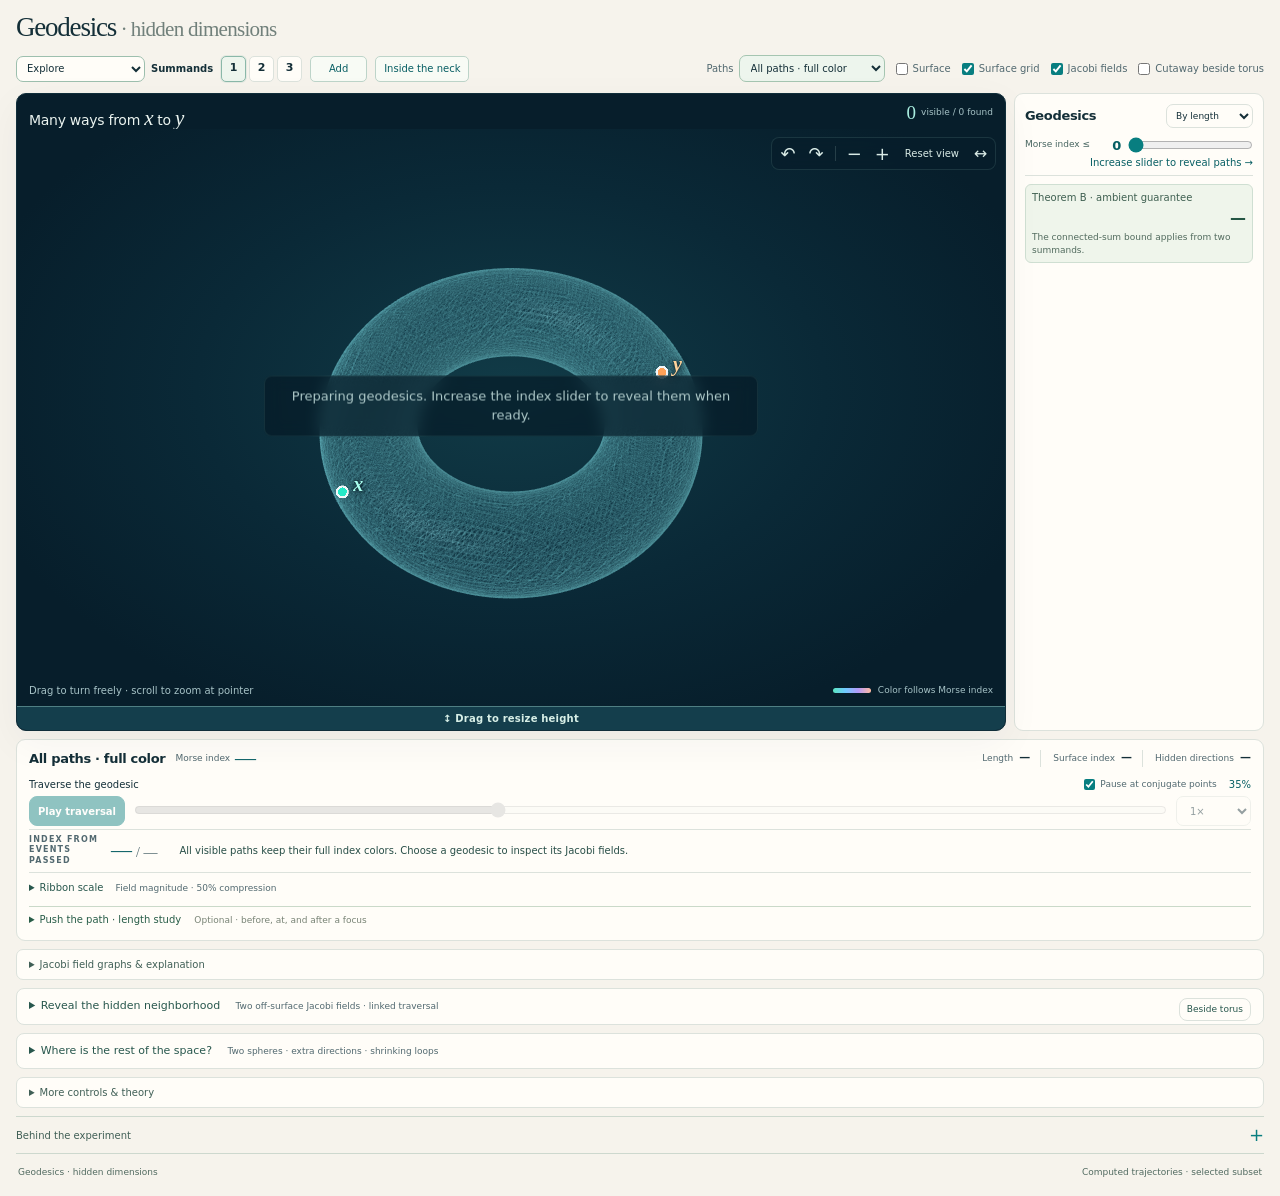
==== morse-geodesics-lab/index.html @ 580ee322 "Publish Morse geodesics lab" ====
<!doctype html>
<html lang="en">
<head>
  <meta charset="utf-8">
  <meta name="viewport" content="width=device-width, initial-scale=1">
  <meta name="theme-color" content="#f6f3ec">
  <meta name="description" content="Compute and explore fixed-endpoint geodesics on surfaces inside simply connected four-manifolds, with a Morse-index cutoff.">
  <title>Geodesics · hidden dimensions</title>
  <link rel="stylesheet" href="./styles.css?v=index-reveal-hint-1">
  <link rel="stylesheet" href="./downhill-controls.css?v=stable-field-scale-1">
  <link rel="stylesheet" href="./surface-mode-comparison.css?v=hessian-modes-2">
  <link rel="stylesheet" href="./energy-landscape.css?v=radius-axis-1">
  <link rel="stylesheet" href="./view-resize.css?v=push-framing-1">
  <link rel="stylesheet" href="./neck-explanation.css?v=neck-linked-views-2">
  <script defer src="./compact-collar.js?v=surface-traversal-1"></script>
  <script defer src="./surface.js?v=surface-traversal-1"></script>
  <script defer src="./solver.js?v=compact-collar-3"></script>
  <script defer src="./jacobi-sampling.js"></script>
  <script defer src="./jacobi.js"></script>
  <script defer src="./jacobi-ribbon.js?v=ribbon-scale-1"></script>
  <script defer src="./jacobi-ribbon-mesh.js?v=ribbon-scale-1"></script>
  <script defer src="./jacobi-explanation.js?v=ribbon-cutaway-layout-1"></script>
  <script defer src="./theorem.js"></script>
  <script defer src="./view-modes.js"></script>
  <script defer src="./camera.js?v=mouse-zoom-recovery-1"></script>
  <script defer src="./ambient-explorer.js?v=stability-pass-1"></script>
  <script defer src="./hidden-cutaway.js?v=live-hidden-1"></script>
  <script defer src="./traversal-hold.js?v=traversal-focus-fix-1"></script>
  <script defer src="./surgery.js?v=compact-collar-3"></script>
  <script defer src="./surgery-preparation.js?v=compact-collar-3"></script>
  <script defer src="./surgery-motion.js?v=compact-collar-3"></script>
  <script defer src="./neck-explanation-math.js?v=compact-collar-3"></script>
  <script defer src="./neck-explanation.js?v=compact-collar-3"></script>
  <script defer src="./starter-data.js?v=compact-collar-3"></script>
  <script defer src="./catalogue-loader.js?v=compact-collar-3"></script>
  <script defer src="./search-store.js?v=automatic-search-1"></script>
  <script defer src="./search-manager.js?v=compact-collar-3"></script>
  <script defer src="./solver-worker-source.js?v=surface-traversal-1"></script>
  <script defer src="./search-worker-factory.js?v=compact-collar-3"></script>
  <script defer src="./surgery-worker-source.js?v=surface-traversal-1"></script>
  <script defer src="./presentation-data.js?v=compact-collar-3"></script>
  <script defer src="./presentation.js?v=presentation-1"></script>
  <script defer src="./showcase-data.js?v=compact-collar-3"></script>
  <script defer src="./showcase.js?v=jacobi-examples-1"></script>
  <script defer src="./downhill.js?v=surface-deep-1"></script>
  <script defer src="./downhill-preparation.js?v=surface-deep-1"></script>
  <script defer src="./deformation-sampling.js?v=smooth-deformations-1"></script>
  <script defer src="./deformation-tube.js?v=smooth-deformations-1"></script>
  <script defer src="./variation-field.js?v=prominent-push-field-2"></script>
  <script defer src="./hidden-push-display.js?v=live-hidden-1"></script>
  <script defer src="./surface-push-display.js?v=live-hidden-1"></script>
  <script defer src="./energy-landscape.js?v=hidden-push-directions-2"></script>
  <script defer src="./surface-mode-comparison.js?v=maximum-push-1"></script>
  <script defer src="./downhill-controls.js?v=maximum-push-1"></script>
  <script defer src="./view-resize.js?v=stability-review-1"></script>
  <script defer src="./neck-view-resize.js?v=neck-resize-5"></script>
  <script defer src="./jacobi-graph-scale.js?v=graph-zoom-1"></script>
  <script defer src="./surface-traversal.js?v=live-hidden-1"></script>
  <script defer src="./app.js?v=surface-deep-1"></script>
</head>
<body>
  <a class="skip-link" href="#experiment-controls">Skip to experiment controls</a>
  <main class="page-shell">
    <header class="page-header">
      <div>
        <p class="eyebrow"><span aria-hidden="true"></span> Theorem B / A geodesic experiment</p>
        <h1>Geodesics <span>· hidden dimensions</span></h1>
        <p class="intro">Computed fixed-endpoint curves on a totally geodesic surface.</p>
      </div>
      <div class="header-note"><span class="status-dot" aria-hidden="true"></span> Real trajectories<br><span>inside a four-manifold</span></div>
    </header>

    <div id="experiment-controls" class="experiment-bar" aria-label="Experiment controls">
      <div class="topology-strip"><label for="experience-mode" class="sr-only">Experience mode</label><select id="experience-mode"><option value="explore">Explore</option><option value="presentation">Presentation</option><option value="showcase">Jacobi examples</option></select><h2 id="surface-heading">Summands</h2>
          <div class="surface-choices" role="group" aria-label="Number of four-dimensional summands">
            <button type="button" id="surface-torus" aria-pressed="true" aria-label="One summand" title="One S² × S² summand">1</button>
            <button type="button" id="surface-double" aria-pressed="false" aria-label="Two summands" title="Two S² × S² summands">2</button>
            <button type="button" id="surface-triple" aria-pressed="false" aria-label="Three summands" title="Three S² × S² summands">3</button>
          </div>
          <button type="button" id="add-handle" class="add-button" aria-label="Add a summand" title="Add a summand">Add</button>
          <button type="button" id="neck-explanation-toggle" class="add-button neck-toggle" aria-expanded="false" aria-controls="neck-explanation">Inside the neck</button>
      </div>
        <div class="display-options">
          <div class="scene-options" role="group" aria-label="Scene layers">
            <label class="path-view-control" for="path-view"><span>Paths</span> <select id="path-view" aria-label="Geodesic view"><option value="all">All paths · full color</option><option value="focus">Highlight selected</option><option value="solo">Selected only</option></select></label>
            <label><input type="checkbox" id="show-surface"> Surface</label>
            <label><input type="checkbox" id="show-wire" checked> Surface grid</label>
            <label><input type="checkbox" id="show-focusing" aria-label="Jacobi ribbon and conjugate markers" checked> Jacobi fields</label>
            <label><input type="checkbox" id="dock-cutaway" aria-controls="hidden-neighborhood-details"> Cutaway beside torus</label>
          </div>

        </div>

    </div>

    <section id="presentation-bar" class="presentation-bar" aria-label="Growth presentation" hidden>
      <div class="presentation-stages" aria-label="Computed examples in each stage"><span data-presentation-stage="1">1 summand · <b id="presentation-total-1">—</b></span><span aria-hidden="true">→</span><span data-presentation-stage="2">2 summands · <b id="presentation-total-2">—</b></span><span aria-hidden="true">→</span><span data-presentation-stage="3">3 summands · <b id="presentation-total-3">—</b></span></div>
      <p>Same endpoints · index ≤ <output id="presentation-cutoff">—</output><span class="presentation-sample-note"> · Selected computed examples</span></p>
      <div class="presentation-actions"><button type="button" id="reveal-play">Pause reveal</button><button type="button" id="reveal-replay">Replay stage</button><button type="button" id="reveal-all">Show all</button></div>
    </section>

    <section id="showcase-bar" class="showcase-bar" aria-label="Visually selected Jacobi examples" hidden>
      <div class="showcase-choices"><strong>Jacobi examples</strong><button type="button" id="showcase-clear-pinch">Clear first pinch</button><button type="button" id="showcase-neck-return">Return from second torus</button></div>
      <div class="showcase-stops" role="group" aria-label="Inspect the clearest conjugate points"><button type="button" id="showcase-start">Start excerpt</button><button type="button" id="showcase-hidden">Show +2 focus</button><button type="button" id="showcase-surface">Show +1 pinch</button><button type="button" id="showcase-return">Return</button></div>
      <p id="showcase-help">Watch the hidden pair vanish at +2, then the surface ribbon pinch at +1.</p>
    </section>

    <div id="workspace" class="workspace">
      <section id="observation-console" class="scene-column" aria-label="Geodesic visualization">
        <div class="scene-panel">
          <div class="scene-topline">
            <div><p id="scene-kicker" class="section-kicker">The visible surface</p><h2 id="scene-title">Many ways from <i>x</i> to <i>y</i></h2></div>
            <div id="scene-count" class="scene-count"><output id="visible-count">0</output><span>visible / <output id="total-count">0</output> found</span></div>
          </div>
          <div id="scene-stage" class="scene-stage">
            <canvas id="scene" width="1120" height="760" tabindex="0" role="img" aria-label="Three-dimensional surface with computed geodesic arcs between the marked endpoints" aria-describedby="scene-caption camera-help">Canvas support is needed to view the geodesics.</canvas>
            <span id="endpoint-x" class="endpoint-label endpoint-x" aria-hidden="true">x</span>
            <span id="endpoint-y" class="endpoint-label endpoint-y" aria-hidden="true">y</span>
            <span id="endpoint-original-y" class="endpoint-label endpoint-ghost" aria-hidden="true" hidden>y · full path</span>
            <div id="conjugate-markers" class="conjugate-markers" aria-label="Conjugate points on the selected geodesic"></div>
            <div id="ribbon-key" class="ribbon-key" hidden><span></span><span id="ribbon-field-status">Jₛ · surface field only</span></div>
            <div id="scene-empty" class="scene-empty">Preparing the surface…</div>
            <p id="presentation-caption" class="presentation-caption" role="status" aria-live="polite" hidden></p>
            <p id="downhill-scene-note" class="downhill-scene-note" hidden></p>
            <span id="neck-main-marker" class="neck-main-marker" hidden aria-hidden="true"></span>
            <div class="scene-toolbar" role="group" aria-label="Camera controls">
              <button type="button" id="rotate-left" title="Rotate left" aria-label="Rotate left">↶</button>
              <button type="button" id="rotate-right" title="Rotate right" aria-label="Rotate right">↷</button>
              <span class="toolbar-divider" aria-hidden="true"></span>
              <button type="button" id="zoom-out" title="Zoom out" aria-label="Zoom out">−</button>
              <button type="button" id="zoom-in" title="Zoom in" aria-label="Zoom in">+</button>
              <button type="button" id="reset-camera" class="reset-camera">Reset view</button>
            </div>
          <span id="surgery-controls-home" hidden></span>
          <div id="surgery-controls" class="surgery-controls" hidden>
            <div class="surgery-readout"><label for="surgery-progress">Cut · align · glue</label><output id="surgery-percent" for="surgery-progress">0%</output></div>
            <input type="range" id="surgery-progress" min="0" max="1000" step="1" value="0" aria-label="Connected-sum animation progress" aria-describedby="surgery-stage">
            <p id="surgery-stage" class="surgery-stage">Preparing the connected sum</p>
            <div class="surgery-actions"><button type="button" id="surgery-pause" aria-pressed="true">Pause</button><button type="button" id="surgery-finish">Finish now</button><button type="button" id="surgery-cancel">Cancel</button></div>
            <p id="surgery-motion-note" class="control-note" hidden>Reduced motion is on. Scrub through the stages or choose Finish now.</p>
          </div>
            <div class="scene-bottomline"><span id="camera-help">Drag to turn freely · scroll to zoom at pointer</span><span class="index-key"><i aria-hidden="true"></i> Color follows Morse index</span></div>
          </div>

        </div>

        <aside id="neck-explanation" class="neck-companion-panel" aria-label="Inside the four-dimensional neck" hidden>
          <button type="button" id="neck-explanation-close" class="neck-close" aria-label="Close the neck explanation">×</button>
          <div id="neck-explanation-view"></div>
        </aside>
        <div id="neck-construction-controls" class="neck-construction-controls" hidden></div>

        <section class="selection-panel" aria-labelledby="selected-name">
          <div class="selected-summary">
          <div class="selection-topline"><div><p class="section-kicker">Selected trajectory</p><h2 id="selected-name">Select a geodesic</h2></div><label class="study-path-picker" for="study-curve"><span class="sr-only">Choose a geodesic for both views</span><select id="study-curve"><option value="">Choose a geodesic</option></select></label><div class="selected-index"><span id="selected-index-label">Morse index</span><output id="selected-index">—</output></div></div>
          <div class="trajectory-facts">
            <div><span id="selected-length-label">Length</span><output id="selected-length">—</output></div>
            <div><span>Surface index</span><output id="selected-intrinsic">—</output></div>
            <div><span>Hidden directions</span><output id="selected-normal">—</output></div>
          </div>
          </div>
          <div class="travel-label-row"><label for="travel">Traverse the geodesic</label><div class="travel-settings"><label class="pause-at-field"><input type="checkbox" id="pause-at-conjugate" checked> Pause at conjugate points</label><output id="travel-output" for="travel">35%</output></div></div>
          <div class="playback-row"><button type="button" id="play" class="play-button">Play</button><div class="travel-track"><input type="range" id="travel" min="0" max="1" step="0.00001" value="0.35" aria-label="Position along the selected geodesic" aria-describedby="focus-status"><div id="conjugate-timeline" class="conjugate-timeline" aria-label="Inspect a conjugate point"></div></div><label class="speed-label" for="speed"><span class="sr-only">Playback speed</span><select id="speed"><option value="0.5">½×</option><option value="1" selected>1×</option><option value="2">2×</option></select></label></div>

          <div class="focus-summary">
          <div class="focus-readout"><div><span class="section-kicker">Index from events passed</span><div class="focus-total"><output id="focus-count">—</output><span>/ <output id="focus-index">—</output></span></div></div><div id="focus-tokens" class="focus-tokens" aria-label="Contributions to the Morse index"></div></div>
          <p id="focus-status" class="focus-status" role="status" aria-live="polite">Select a path to watch its nearby launch directions refocus.</p>
          </div>
          <details id="ribbon-settings" class="ribbon-settings">
            <summary>Ribbon scale <span id="ribbon-scale-summary">Field magnitude · 50% compression</span></summary>
            <div class="ribbon-controls">
              <label class="ribbon-mode-control" for="ribbon-mode">Width follows
                <select id="ribbon-mode"><option value="amplitude">Field magnitude</option><option value="focus">Focusing aid</option></select>
              </label>
              <div class="ribbon-slider-control">
                <div><label for="ribbon-width">Ribbon size</label><output id="ribbon-width-value" for="ribbon-width">0.16</output></div>
                <input id="ribbon-width" type="range" min="4" max="30" value="16" step="1" aria-label="Maximum ribbon half-width" aria-describedby="ribbon-scaling-description">
              </div>
              <div class="ribbon-slider-control">
                <div><label for="ribbon-compression">Compression</label><output id="ribbon-compression-value" for="ribbon-compression">50%</output></div>
                <input id="ribbon-compression" type="range" min="0" max="80" value="50" step="1" aria-describedby="ribbon-scaling-description">
                <div class="ribbon-range-labels" aria-hidden="true"><span>Proportional</span><span>Boost small widths</span></div>
              </div>
              <div class="ribbon-scale-actions"><button id="ribbon-proportional" type="button">Proportional</button><button id="ribbon-reset" type="button">Reset</button></div>
            </div>
            <p id="ribbon-scaling-description">Field magnitude uses one fixed scale along the whole path. At 0% compression, width is proportional to |Jₛ|; increasing compression reveals smaller separations.</p>
            <p id="ribbon-scaling-formula" class="ribbon-scaling-formula">Select a path to inspect its width scale.</p>
          </details>
          <div id="downhill-controls"></div>
        </section>

        <aside class="study-column" aria-label="Geodesic picker">
        <section class="control-panel catalog-panel" aria-labelledby="catalog-heading">
          <div class="catalog-heading-row"><h2 id="catalog-heading">Geodesics</h2><label for="sort-curves"><span class="sr-only">Sort geodesics</span><select id="sort-curves"><option value="length">By length</option><option value="index">By index</option></select></label></div>
          <div class="index-panel"><h3 id="index-heading" class="sr-only">Maximum Morse index</h3>
          <div class="index-readout"><label id="index-cutoff-label" for="index-cutoff">Morse index ≤</label><output id="index-value" for="index-cutoff">0</output></div>
          <input type="range" id="index-cutoff" min="0" max="18" step="1" value="0" aria-describedby="index-reveal-hint index-help">
          <p id="index-reveal-hint" class="index-reveal-hint" data-visible="true">Increase slider to reveal paths →</p>
          <div class="range-endpoints" aria-hidden="true"><span>0</span><span id="index-max">18</span></div>
          </div>
          <div class="picker-guarantee" aria-live="polite"><div><span id="picker-bound-label">Theorem B · guaranteed through this index</span><strong id="picker-bound">—</strong></div><p id="picker-bound-scope">Guaranteed at this index alone.</p></div>
          <div id="curve-list" class="curve-list" role="group" aria-label="Choose a computed geodesic"><p class="catalog-empty">Found curves will appear here.</p></div>
        </section>
        </aside>

        <details class="jacobi-graphs">
          <summary>Jacobi field graphs &amp; explanation</summary>
          <div class="jacobi-graph-scales" aria-label="Vertical graph zoom">
            <div class="jacobi-graph-scale surface-graph-scale"><div><label for="graph-zoom-surface">Surface · Jₛ</label><output id="graph-zoom-surface-value" for="graph-zoom-surface">1×</output></div><input type="range" id="graph-zoom-surface" min="-1" max="6" step="0.05" value="0" aria-label="Surface Jacobi graph vertical zoom" aria-describedby="graph-zoom-help"><span id="graph-range-surface">Select a path to see its scale.</span></div>
            <div class="jacobi-graph-scale hidden-one-graph-scale"><div><label for="graph-zoom-hidden-one">Hidden 1 · J₁</label><output id="graph-zoom-hidden-one-value" for="graph-zoom-hidden-one">1×</output></div><input type="range" id="graph-zoom-hidden-one" min="-1" max="6" step="0.05" value="0" aria-label="Hidden one Jacobi graph vertical zoom" aria-describedby="graph-zoom-help"><span id="graph-range-hidden-one">Select a path to see its scale.</span></div>
            <div class="jacobi-graph-scale hidden-two-graph-scale"><div><label for="graph-zoom-hidden-two">Hidden 2 · J₂</label><output id="graph-zoom-hidden-two-value" for="graph-zoom-hidden-two">1×</output></div><input type="range" id="graph-zoom-hidden-two" min="-1" max="6" step="0.05" value="0" aria-label="Hidden two Jacobi graph vertical zoom" aria-describedby="graph-zoom-help"><span id="graph-range-hidden-two">Select a path to see its scale.</span></div>
            <button id="graph-zoom-fit" type="button">Fit all fields</button>
          </div>
          <p id="graph-zoom-help" class="graph-zoom-help">Each slider magnifies one graph vertically on a linear scale. Dashed guides mark the listed ± references. Zoom in to reveal smaller features; larger peaks are clipped within that field’s row. Zero locations and the traversal position stay fixed.</p>
          <canvas id="jacobi" width="540" height="240" role="img" aria-label="Three separate Jacobi fields along the selected geodesic" aria-describedby="jacobi-caption">The selected curve's index is listed above.</canvas>
          <div class="mode-legend"><span class="surface-mode">Surface · +1</span><span class="hidden-mode">Hidden pair · +2</span></div>
          <p id="jacobi-caption">The cursor follows the travel control. A field reaching zero marks refocusing in that direction.</p>
          <div id="field-event-explanation" class="field-event-explanation"><h3 id="field-event-title">Spread out, then refocus</h3><p id="field-event-remaining">Use the travel slider to watch nearby paths separate and come back into focus.</p></div>
          <p id="field-event-why"></p>
          <p>The surface ribbon shows Jₛ. Open the hidden-neighborhood cutaway beside the surface to see J₁ and J₂ spreading out and returning to the centerline at a +2 event.</p>
          <p id="scene-caption" class="scene-caption">The visible surface sits totally geodesically inside a simply connected four-manifold with the chosen metric.</p>
          <p class="ribbon-display-note">Ribbon scale controls its size and compression. Field magnitude preserves relative growth along the whole path; 0% compression makes width proportional to |Jₛ|. Focusing aid uses local magnification to emphasize zeros. Very small nonzero widths can become invisible at a faithful scale. Graph zoom is controlled above.</p>
          <p id="focus-explanation" class="focus-explanation">Each independent Jacobi field that becomes zero again contributes one after you pass that conjugate point. A field can return to zero at several points; each event contributes separately. Select a + badge to see which entire fields vanish.</p>
        </details>
      </section>


    </div>

    <div id="cutaway-home">
    <details id="hidden-neighborhood-details" class="hidden-neighborhood-details">
      <summary>Reveal the hidden neighborhood <span>Two off-surface Jacobi fields · linked traversal</span><button id="cutaway-layout-toggle" type="button" aria-controls="observation-console">Beside torus</button></summary>
      <div id="hidden-cutaway"></div>
    </details>
    </div>

    <details id="ambient-details" class="ambient-details">
      <summary>Where is the rest of the space? <span>Two spheres · extra directions · shrinking loops</span></summary>
      <div id="ambient-explorer"></div>
    </details>

    <details class="advanced-controls">
      <summary>More controls &amp; theory</summary>
      <div class="controls-column">
        <section class="control-panel endpoint-panel"><h2>Endpoints</h2>
          <label class="field-label" for="endpoint-preset">Endpoints</label>
          <select id="endpoint-preset" class="full-select"><option value="default">Across the surface</option><option value="alternate">Offset endpoints</option><option value="presentation" hidden>Fixed in the original torus</option></select>
          <div class="surface-opacity-row">
            <label for="surface-opacity">Surface opacity</label>
            <input type="range" id="surface-opacity" min="10" max="100" step="5" value="55" aria-describedby="surface-opacity-help">
            <output id="surface-opacity-value" for="surface-opacity">55%</output>
            <span id="surface-opacity-help" class="sr-only">Lower opacity reveals geodesics behind the surface. At 100 percent the surface is opaque.</span>
          </div>
        </section>
        <section class="control-panel search-panel" aria-labelledby="search-heading">
          <div class="panel-heading-row"><h2 id="search-heading">Find more paths</h2><span class="panel-number" aria-hidden="true">03</span></div>
          <div class="search-actions"><button type="button" id="search-more" class="primary-button">Search for more geodesics</button><button type="button" id="cancel-search" class="secondary-button" disabled>Stop</button></div>
          <progress id="search-progress" max="100" value="0" aria-label="Geodesic search progress"></progress>
          <p id="search-status" class="search-status" role="status" aria-live="polite">Preparing the initial search.</p>
          <div class="search-quality-row"><label for="search-quality">Further search depth</label><select id="search-quality"><option value="extended">Extended</option><option value="standard">Standard</option></select></div>
          <p class="control-note search-limit">The search is numerical and does not find every geodesic.</p>
        </section>
        <section class="control-panel theory-panel"><h2>Index &amp; Theorem B</h2>
          <p id="index-help" class="control-note">Zero keeps the surface clear. Raise the slider to reveal found paths with Morse index at most its value, including index-zero paths. Index counts independent downhill modes: deformations that shorten the path with endpoints fixed. Select a path to inspect its focusing events.</p>
          <div class="theory-card"><p id="theory-bound-label" class="theory-label">Theorem B · guaranteed at this index</p><output id="theory-bound">—</output><p id="theory-note">The theorem concerns all geodesics. This experiment computes a selected collection.</p></div>
        </section>
      </div>
    </details>

    <details id="solver-details" class="technical-details">
      <summary><span>Behind the experiment</span><span class="details-plus" aria-hidden="true">+</span></summary>
      <div class="details-grid">
        <div><h3>Actual geodesics, in a chosen metric</h3><p>With k = 1, 2, or 3 summands, the visible surface has genus k and sits inside #ᵏ(S² × S²). Each torus has major radius 1.35 and tube radius 0.45; the joining collars are 2.10 wide and 0.90 high, staying within the original torus height. Smooth local collars preserve the round torus geometry away from the joins. We choose an ambient metric that makes this surface totally geodesic. Its induced metric from three-dimensional space determines the displayed trajectories.</p></div>
        <div><h3>The hidden directions contribute</h3><p>In a small normal tube we choose g = dy₁² + dy₂² + cos²(√c |y|) h, with c = 0.36 and h the surface metric. The ambient index is the surface index plus 2⌊L√c / π⌋, away from conjugate endpoint lengths. The normal bundle is trivial for these nullhomologous surfaces.</p></div>
        <div><h3>What the numerical checks establish</h3><p>The joined surfaces start with a catalogue computed for this geometry. Selecting a curve rechecks its path, Jacobi field and derivative, and conjugate times on progressively finer grids. Display samples retain extra detail where curvature changes quickly. New search results use these convergence checks too. Curves near conjugate endpoint cases are excluded from the index-filtered display. The numerical catalogue is a selected collection, not an exhaustive count.</p><p class="residual-line">Selected endpoint residual: <output id="selected-residual">—</output></p><p id="solver-diagnostics" class="residual-line"></p></div>
        <div><h3>How to read the theorem</h3><p>For S² × S² summands, Theorem B has d = 2 and r = 2. For N ≥ 1, its bound is dim H<sub>N</sub>(ΩX; ℚ) ≥ 2<sup>N+1</sup> with two summands, and ≥ 6 · 4<sup>N−1</sup> with three. Morse inequalities force at least that many index-N critical geodesics under the usual nondegeneracy assumptions. The computed subset need not contain every geodesic required by the theorem, and its count is not an exact Betti number.</p></div>
      </div>
    </details>
    <footer class="page-footer"><span>Geodesics · hidden dimensions</span><span>Computed trajectories · selected subset</span></footer>
    <div id="live-status" class="sr-only" aria-live="polite" aria-atomic="true"></div>
    <noscript><p class="noscript-note">Enable JavaScript to run the geodesic experiment. The explanation above remains available.</p></noscript>
  </main>
</body>
</html>
---- morse-geodesics-lab/styles.css ----
:root{color-scheme:light;--paper:#f6f3ec;--card:#fffdf8;--ink:#142f38;--muted:#66797d;--line:#dce2dc;--teal:#087e80;--teal-dark:#075e63;--teal-light:#e8f3ed;--navy:#071e2b;--serif:Georgia,"Times New Roman",serif;--sans:Inter,ui-sans-serif,system-ui,-apple-system,BlinkMacSystemFont,"Segoe UI",sans-serif}
*{box-sizing:border-box}html{scroll-behavior:smooth}body{margin:0;background:var(--paper);color:var(--ink);font:14px/1.5 var(--sans);-webkit-font-smoothing:antialiased}button,input,select{font:inherit}button,select,input[type=checkbox],input[type=range]{cursor:pointer}button{color:inherit}button:disabled,select:disabled,input:disabled{cursor:default;opacity:.45}button{border:1px solid var(--line);background:var(--card);border-radius:8px;transition:background .15s,border-color .15s,transform .15s}button:hover:not(:disabled){background:#edf3ed;border-color:#a7c4ba}button:active:not(:disabled){transform:translateY(1px)}button:focus-visible,select:focus-visible,input:focus-visible,canvas:focus-visible,summary:focus-visible,a:focus-visible{outline:3px solid #17a5a4;outline-offset:4px}select{max-width:100%;border:1px solid var(--line);border-radius:7px;background:var(--card);color:var(--ink);padding:7px 25px 7px 9px;font-size:12px}input[type=range]{display:block;width:100%;height:20px;margin:0;accent-color:var(--teal)}input[type=checkbox]{accent-color:var(--teal);width:13px;height:13px;margin:0}output{font-variant-numeric:tabular-nums}p,h1,h2,h3{margin:0}h2{font-size:15px;font-weight:650;letter-spacing:-.025em}h3{font-size:13px;font-weight:650;margin-bottom:7px}i{font-family:var(--serif)}[hidden]{display:none!important}.page-shell{max-width:1560px;padding:30px 42px 20px;margin:auto}.page-header{display:flex;justify-content:space-between;align-items:center;gap:24px;margin-bottom:24px}.eyebrow{display:flex;align-items:center;gap:9px;font-size:10px;letter-spacing:.15em;text-transform:uppercase;font-weight:650;color:var(--teal-dark);margin-bottom:10px}.eyebrow>span{height:2px;width:26px;background:var(--teal)}h1{font:normal 43px/1.12 var(--serif);letter-spacing:-.045em}h1>span{color:#71807b;font-size:.78em;letter-spacing:-.035em}.intro{color:var(--muted);font-size:13px;margin-top:10px}.header-note{font-size:11px;font-weight:600;line-height:1.6;position:relative;padding-left:17px;white-space:nowrap}.header-note>span:not(.status-dot){color:var(--muted);font-weight:400}.status-dot{position:absolute;width:6px;height:6px;left:0;top:7px;border-radius:50%;background:var(--teal);box-shadow:0 0 0 4px #087e800d}.workspace{display:grid;grid-template-columns:minmax(0,1fr) 342px;gap:20px;align-items:start}.scene-column{min-width:0;display:grid;gap:14px}.scene-panel{border:1px solid #102e3a;background:var(--navy);border-radius:15px;overflow:hidden;box-shadow:0 12px 40px #102d3b0c}.scene-topline{display:flex;align-items:center;justify-content:space-between;gap:18px;padding:20px 24px 0;color:#eaf3ef}.section-kicker{font-size:9px;font-weight:600;letter-spacing:.15em;text-transform:uppercase;color:var(--muted);margin-bottom:5px}.scene-topline .section-kicker{color:#91b7b5}.scene-topline h2{font-size:18px;font-weight:450;letter-spacing:-.02em}.scene-topline h2 i{font-size:21px}.scene-count{display:flex;align-items:baseline;gap:9px;text-align:right;flex-shrink:0}.scene-count>output{font:normal 30px/1 var(--serif);color:#a9eee0}.scene-count>span{font-size:10px;color:#92b1b4}.scene-stage{height:530px;position:relative;isolation:isolate;background:radial-gradient(ellipse at 50% 45%,#113b47 0,#0a2937 45%,#071e2b 80%)}#scene{display:block;width:100%;height:100%;touch-action:none;cursor:grab;outline-offset:-5px}#scene:active{cursor:grabbing}.endpoint-label{position:absolute;z-index:2;pointer-events:none;font:italic bold 20px var(--serif);color:#fdf8df;text-shadow:0 1px 6px #00131c,0 0 2px #00131c;transform:translate(-50%,-140%);left:50%;top:50%}.endpoint-y{color:#b9fff0}.scene-empty{position:absolute;left:50%;top:48%;transform:translate(-50%,-50%);text-align:center;max-width:75%;color:#aec9c9;font-size:13px;pointer-events:none;padding:10px 15px;background:#051a25a6;border:1px solid #6eaaa321;border-radius:8px;backdrop-filter:blur(8px)}.scene-toolbar{display:flex;align-items:center;gap:3px;position:absolute;right:17px;top:18px;background:#071e2bbf;border:1px solid #a9dbd020;border-radius:8px;padding:4px;backdrop-filter:blur(10px)}.scene-toolbar button{min-width:30px;min-height:29px;border:0;background:transparent;color:#d8eae5;border-radius:5px;font-size:18px;line-height:1}.scene-toolbar button:hover:not(:disabled){background:#94d6c525}.scene-toolbar .reset-camera{font-size:10px;padding:0 8px}.toolbar-divider{height:15px;width:1px;background:#b4d8ce2e;margin:0 4px}.scene-bottomline{position:absolute;bottom:12px;left:22px;right:22px;display:flex;justify-content:space-between;gap:12px;font-size:9px;color:#8aadb0;pointer-events:none}.index-key{display:flex;align-items:center;gap:7px}.index-key>i{height:5px;width:38px;display:block;background:linear-gradient(90deg,#5be5c0,#71c9ff,#b59af9,#ffbba0);border-radius:5px}.scene-options{display:flex;align-items:center;justify-content:center;gap:12px 24px;flex-wrap:wrap;border-top:1px solid #a9dbd017;padding:13px 18px 4px;color:#b9d2cf;font-size:10px}.scene-options label{display:flex;gap:7px;align-items:center;cursor:pointer}.scene-options input{accent-color:#6dd6bf}.scene-caption{font-size:10px;text-align:center;color:#80a8aa;padding:10px 20px 15px;line-height:1.5}.selection-panel,.control-panel{border:1px solid var(--line);border-radius:12px;background:var(--card)}.selection-panel{padding:18px 22px}.selection-topline{display:flex;align-items:center;justify-content:space-between;gap:18px}.selection-topline h2{font-size:16px}.selected-index{display:flex;align-items:center;gap:11px}.selected-index>span{font-size:10px;color:var(--muted)}.selected-index>output{font:normal 31px/1 var(--serif);min-width:28px;color:var(--teal-dark)}.trajectory-facts{display:grid;grid-template-columns:repeat(3,1fr);gap:15px;border-top:1px solid var(--line);padding-top:13px;margin-top:15px}.trajectory-facts>div{display:flex;align-items:baseline;justify-content:space-between;gap:12px;padding-right:14px;border-right:1px solid var(--line)}.trajectory-facts>div:last-child{border-right:0;padding-right:0}.trajectory-facts span{color:var(--muted);font-size:10px}.trajectory-facts output{font-size:14px;font-weight:600}.travel-label-row{display:flex;justify-content:space-between;gap:15px;font-size:10px;margin-top:19px;margin-bottom:7px}.travel-label-row output{color:var(--teal-dark)}.playback-row{display:flex;align-items:center;gap:13px}.play-button{min-width:61px;padding:7px 12px;background:var(--teal);color:#fff;font-size:11px;font-weight:600;border-color:var(--teal)}.play-button:hover:not(:disabled){background:var(--teal-dark);border-color:var(--teal-dark)}.playback-row input{flex:1;min-width:0}.speed-label select{padding-top:6px;padding-bottom:6px;font-size:10px}.small-tag{font-size:9px;color:var(--teal-dark);background:var(--teal-light);border:1px solid #cce3d7;padding:4px 8px;border-radius:20px;white-space:nowrap}#jacobi{display:block;width:100%;height:145px;margin-top:8px}#jacobi-caption{font-size:10px;color:var(--muted);line-height:1.5;margin-top:3px}.controls-column{display:grid;gap:12px;min-width:0}.control-panel{padding:18px}.panel-heading-row,.catalog-heading-row{display:flex;align-items:center;justify-content:space-between;gap:12px;margin-bottom:13px}.panel-heading-row h2,.catalog-heading-row h2{font-size:13px}.panel-number{font:italic 13px var(--serif);color:#90a5a0}.surface-choices{display:grid;grid-template-columns:1fr 1fr;gap:8px}.surface-choices>button{position:relative;display:flex;flex-direction:column;align-items:flex-start;text-align:left;min-height:94px;padding:12px 10px 10px}.surface-choices>button[aria-pressed=true]{background:#edf5ed;border-color:#8ab8a9;box-shadow:0 0 0 1px #8ab8a92b}.surface-choices strong{font-size:10px;font-weight:650;margin-top:4px}.surface-choices>button>span:last-child{font-size:9px;color:var(--muted);line-height:1.5;margin-top:3px}.surface-glyph{font:normal 25px/1 var(--serif);color:var(--teal-dark);height:25px}.surface-glyph.double-glyph{font-size:29px;line-height:.8}.add-button{display:flex;align-items:center;justify-content:center;gap:7px;width:100%;margin-top:9px;padding:8px;font-size:10px;color:var(--teal-dark);border-color:#bdd4c9;background:#f8fbf5}.add-button>span{font-size:15px;line-height:1}.field-label{display:block;font-size:10px;margin-top:14px;margin-bottom:6px;color:var(--muted)}.full-select{display:block;width:100%;font-size:10px}.index-panel{border-color:#b8d6c8;position:relative;background:linear-gradient(150deg,#fffdf8 35%,#f0f6ed)}.index-readout{display:flex;justify-content:space-between;align-items:center;gap:10px;margin-bottom:8px}.index-readout label{font-size:11px;color:#476560;max-width:160px}.index-readout output{font:normal 44px/1 var(--serif);color:var(--teal-dark);letter-spacing:-.06em}.range-endpoints{display:flex;justify-content:space-between;color:#8b9c96;font-size:9px;margin-top:3px}.control-note{font-size:10px;line-height:1.55;color:var(--muted)}#index-help{margin-top:8px}.theory-card{margin-top:15px;border-top:1px solid #cddfd0;padding-top:12px}.theory-label{font-size:9px;letter-spacing:.065em;text-transform:uppercase;color:var(--teal-dark);font-weight:600}.theory-card>output{display:block;margin-top:6px;font:normal 22px/1.25 var(--serif);color:#284f4c;overflow-wrap:anywhere}#theory-note{font-size:9px;color:#6d8178;line-height:1.6;margin-top:7px}.search-actions{display:flex;align-items:center;gap:7px}.primary-button{padding:9px 10px;background:var(--teal);border-color:var(--teal);color:white;font-size:10px;font-weight:600;flex:1}.primary-button:hover:not(:disabled){background:var(--teal-dark);border-color:var(--teal-dark)}.secondary-button{font-size:10px;padding:9px 11px;background:transparent}progress{display:block;width:100%;height:4px;margin:13px 0 8px;border:0;border-radius:5px;background:#e7ede5;accent-color:var(--teal);overflow:hidden}progress::-webkit-progress-bar{background:#e7ede5;border-radius:5px}progress::-webkit-progress-value{background:var(--teal);border-radius:5px}progress::-moz-progress-bar{background:var(--teal);border-radius:5px}.search-status{font-size:10px;color:#486960;line-height:1.55;min-height:31px;overflow-wrap:anywhere}.search-quality-row{display:flex;align-items:center;justify-content:space-between;gap:10px;margin-top:10px}.search-quality-row>label{font-size:10px;color:var(--muted)}.search-quality-row select{font-size:10px;padding-top:5px;padding-bottom:5px}.search-limit{margin-top:10px;font-size:9px}.catalog-panel{padding-bottom:12px}.catalog-heading-row{margin-bottom:10px}.catalog-heading-row select{font-size:9px;padding-top:5px;padding-bottom:5px}.curve-list{display:grid;gap:5px;max-height:246px;overflow-y:auto;scrollbar-width:thin;scrollbar-color:#bdd0c6 transparent;padding-right:2px}.curve-list>button,.curve-list .curve-button,.curve-list .curve-item{display:flex;align-items:center;justify-content:space-between;gap:9px;text-align:left;width:100%;min-height:36px;padding:8px 10px;font-size:10px;background:#fbfbf5;border-color:#e0e7dd}.curve-list button:hover:not(:disabled){background:#f0f5ec;border-color:#b1cbbd}.curve-list button.selected,.curve-list button.active,.curve-list button[aria-pressed=true],.curve-list button[aria-selected=true]{background:#eaf3e9;border-color:#85b39e;box-shadow:inset 3px 0 0 var(--teal)}.curve-list button>span:last-child{color:var(--muted);font-size:9px}.catalog-empty{padding:10px 2px 12px;font-size:10px;color:var(--muted)}.technical-details{margin-top:22px;border-top:1px solid #cdd8ce;border-bottom:1px solid #cdd8ce}.technical-details>summary{display:flex;justify-content:space-between;align-items:center;gap:15px;list-style:none;cursor:pointer;padding:15px 2px;font-size:11px;color:#49665f}.technical-details>summary::-webkit-details-marker{display:none}.details-plus{font-size:18px;line-height:1;color:var(--teal)}.technical-details[open] .details-plus{transform:rotate(45deg)}.details-grid{display:grid;grid-template-columns:repeat(4,minmax(0,1fr));gap:25px;padding:3px 2px 22px}.details-grid p{color:var(--muted);font-size:10px;line-height:1.75}.details-grid .residual-line{margin-top:9px;color:#3d665b}.residual-line output{font-family:ui-monospace,SFMono-Regular,Consolas,monospace}.page-footer{display:flex;justify-content:space-between;gap:20px;color:#87988e;font-size:9px;padding:18px 2px 0}.sr-only{position:absolute;width:1px;height:1px;padding:0;margin:-1px;overflow:hidden;clip:rect(0,0,0,0);white-space:nowrap;border:0}.skip-link{position:fixed;z-index:20;left:20px;top:-80px;padding:10px 15px;background:white;color:var(--teal-dark);border-radius:8px;border:1px solid var(--teal);font-size:12px}.skip-link:focus{top:15px}.noscript-note{margin-top:20px;padding:15px;background:#fff7da;border-radius:8px;font-size:12px}
@media(min-width:1450px){.scene-stage{height:580px}.page-shell{padding-top:35px}.controls-column{gap:14px}}
@media(max-width:1120px){.page-shell{padding:25px 24px 18px}.workspace{grid-template-columns:minmax(0,1fr) 310px;gap:14px}h1{font-size:36px}.scene-stage{height:490px}.scene-topline{padding:18px 18px 0}.scene-options{gap:10px 15px}.control-panel{padding:16px}.selection-panel{padding-left:18px;padding-right:18px}.details-grid{grid-template-columns:repeat(2,minmax(0,1fr));gap:20px}.trajectory-facts{gap:10px}.trajectory-facts>div{display:block;padding-right:8px}.trajectory-facts span{display:block;font-size:9px}.trajectory-facts output{display:block;margin-top:3px;font-size:13px}}
@media(max-width:850px){.header-note{display:none}.page-header{margin-bottom:20px}.workspace{grid-template-columns:minmax(0,1fr)}.controls-column{display:grid;grid-template-columns:1fr 1fr;gap:12px}.scene-stage{height:490px}.scene-column{gap:12px}.selection-panel{order:1}.catalog-panel{min-height:230px}.curve-list{max-height:210px}.technical-details{margin-top:18px}.trajectory-facts>div{display:flex;align-items:baseline;justify-content:space-between;padding-right:15px}.trajectory-facts span{font-size:10px}.trajectory-facts output{margin:0}.scene-count>output{font-size:28px}.scene-topline h2{font-size:17px}}
@media(max-width:550px){.page-shell{padding:20px 12px 14px}.eyebrow{font-size:8px;letter-spacing:.12em;margin-bottom:9px;gap:7px}.eyebrow>span{width:20px}h1{font-size:32px;line-height:1.13}h1>span{display:block;font-size:23px;margin-top:5px;letter-spacing:-.03em}.intro{font-size:11px;max-width:310px;line-height:1.6;margin-top:9px}.page-header{margin-bottom:17px}.scene-panel{border-radius:12px}.scene-topline{padding:16px 15px 0;gap:10px;align-items:flex-start}.scene-topline h2{font-size:15px}.scene-topline h2 i{font-size:18px}.section-kicker{font-size:8px}.scene-count{display:block;line-height:1.2}.scene-count>output{font-size:26px}.scene-count>span{display:block;font-size:8px;margin-top:5px}.scene-stage{height:390px}.scene-toolbar{right:11px;top:12px;gap:1px;padding:3px}.scene-toolbar button{min-width:27px;min-height:27px;font-size:16px}.scene-toolbar .reset-camera{font-size:9px;padding:0 6px}.toolbar-divider{margin:0 3px}.scene-bottomline{left:14px;right:14px;bottom:11px;font-size:8px;gap:6px}.index-key{gap:5px}.index-key>i{width:24px;height:4px}.scene-options{font-size:9px;gap:10px 14px;padding-top:12px}.scene-caption{font-size:9px;line-height:1.6;padding:10px 15px 12px}.selection-panel{padding:15px}.selection-topline h2{font-size:14px}.selected-index>span{font-size:9px;max-width:40px;line-height:1.4}.selected-index>output{font-size:29px}.selected-index{gap:8px}.trajectory-facts{gap:10px;padding-top:11px;margin-top:12px}.trajectory-facts>div{display:block;padding-right:10px}.trajectory-facts span{font-size:9px;line-height:1.4}.trajectory-facts output{font-size:13px;margin-top:4px}.travel-label-row{font-size:9px;margin-top:16px}.playback-row{gap:10px}.play-button{font-size:10px;padding:7px 10px;min-width:53px}.speed-label select{font-size:9px;padding-left:7px;padding-right:17px}.small-tag{font-size:8px;padding:3px 7px}#jacobi{height:125px}#jacobi-caption{font-size:9px}.controls-column{grid-template-columns:1fr}.control-panel{padding:17px}.surface-choices>button{min-height:92px;padding:12px}.surface-choices strong{font-size:11px}.surface-choices>button>span:last-child{font-size:10px}.control-note,.field-label,.full-select,.search-status{font-size:11px}.index-readout label{font-size:12px;max-width:none}.index-readout output{font-size:42px}.theory-label{font-size:9px}#theory-note{font-size:10px}.search-status{min-height:0}.primary-button,.secondary-button{font-size:11px;padding-top:10px;padding-bottom:10px}.search-limit{font-size:10px}.search-quality-row>label,.search-quality-row select{font-size:10px}.catalog-panel{min-height:170px}.catalog-heading-row select{font-size:10px}.curve-list{max-height:230px}.curve-list>button,.curve-list .curve-button,.curve-list .curve-item{min-height:40px;font-size:11px}.curve-list button>span:last-child{font-size:10px}.details-grid{grid-template-columns:1fr;gap:19px;padding-bottom:20px}.details-grid p{font-size:11px}.technical-details>summary{font-size:11px;padding-top:16px;padding-bottom:16px}.page-footer{font-size:8px;gap:12px}.page-footer>span:last-child{text-align:right}}
@media(prefers-reduced-motion:reduce){html{scroll-behavior:auto}button{transition:none}}

.scene-bottomline{flex-wrap:wrap;row-gap:5px}
.surface-opacity-row{display:flex;align-items:center;justify-content:center;gap:12px;padding:6px 18px 0;color:#b9d2cf;font-size:11px}
.surface-opacity-row label{white-space:nowrap}
.surface-opacity-row input{width:min(190px,40%);height:30px;accent-color:#6dd6bf}
.surface-opacity-row output{min-width:4ch;color:#deeee8;font-variant-numeric:tabular-nums}
.surgery-controls{margin-top:12px;padding:12px 0 2px;border-top:1px solid var(--line)}
.surgery-readout{display:flex;align-items:center;justify-content:space-between;gap:10px;font-size:11px;color:var(--teal-dark);margin-bottom:6px}
.surgery-stage{font-size:11px;color:var(--muted);line-height:1.5;min-height:33px;margin-top:7px}
.surgery-actions{display:flex;gap:6px;margin-top:7px}
.surgery-actions button{flex:1;min-height:36px;padding:7px 4px;font-size:11px}
#surgery-motion-note{margin-top:10px}
.workspace.constructing .index-panel,.workspace.constructing .search-panel,
.workspace.constructing .catalog-panel,.workspace.constructing .selection-panel{display:none}
.endpoint-x{color:#a9fff0}
.endpoint-y{color:#ffd49c}
@media(max-width:550px){
  .scene-column,.controls-column{display:contents}
  .scene-panel{order:0}
  .index-panel{order:1}
  .topology-panel{order:2}
  .selection-panel{order:3}
  .search-panel{order:4}
  .catalog-panel{order:5}
}

/* Keep the experiment readable alongside the large canvas. */
.surface-choices{grid-template-columns:1fr;gap:6px}
.surface-choices>button{display:grid;grid-template-columns:38px minmax(0,1fr);grid-template-rows:auto auto;column-gap:12px;align-items:center;padding:10px 12px}
.surface-choices .surface-glyph{grid-column:1;grid-row:1 / 3;height:26px}
.surface-glyph svg{display:block;width:38px;height:26px;fill:none;stroke:currentColor;stroke-width:1.8}
.surface-choices>button>strong{grid-column:2;grid-row:1;margin:0}
.surface-choices>button>span:last-child{grid-column:2;grid-row:2;margin-top:2px}
:root{--muted:#526970}
.scene-stage{max-height:530px}
.endpoint-label{left:0;top:0}
.section-kicker{font-size:10px}
.panel-heading-row h2,.catalog-heading-row h2{font-size:14px}
.control-note,.field-label,.full-select,.search-status,.search-limit,
.search-quality-row>label,.search-quality-row select,
.primary-button,.secondary-button,.add-button,.play-button,.speed-label select,
.travel-label-row,.index-readout label{font-size:12px}
.control-note,.search-status{line-height:1.65}
.surface-choices strong{font-size:12px}
.surface-choices>button>span:last-child{font-size:11px;line-height:1.55;color:var(--muted)}
.surface-choices>button{min-height:64px}
.primary-button,.secondary-button,.add-button,.play-button,
.full-select,.search-quality-row select,.speed-label select{min-height:36px}
.range-endpoints{font-size:11px;color:var(--muted)}
.theory-label{font-size:10px}
#theory-note{font-size:12px;line-height:1.65;color:var(--muted)}
.search-status{color:#405e57;min-height:38px}
.search-quality-row{margin-top:12px}
.selected-index>span,.trajectory-facts span{font-size:11px;color:var(--muted)}
.trajectory-facts output{font-size:15px}
.catalog-heading-row select{font-size:11px;min-height:36px}
.curve-list>button,.curve-list .curve-button,.curve-list .curve-item{font-size:12px;min-height:39px;gap:8px}
.curve-list button>span:last-child{font-size:11px;color:var(--muted);white-space:nowrap}
.curve-list .curve-chip::before{content:"";width:6px;height:6px;flex-shrink:0;border-radius:50%;background:var(--curve-color,var(--teal));border:1px solid #153e4926}
.curve-list .curve-chip>strong{margin-right:auto}
.curve-list .curve-chip[aria-pressed=true]{box-shadow:inset 3px 0 0 var(--curve-color,var(--teal));border-color:#7ca894}
.catalog-empty{font-size:12px;color:var(--muted)}
.scene-count>span,.scene-options,.scene-bottomline,.scene-caption{font-size:11px}
.scene-count>span,.scene-bottomline{color:#a6c2c6}
.scene-caption{color:#a6c2c6;line-height:1.6}
.scene-options{gap:8px 20px}
.scene-options label{min-height:28px}
.scene-toolbar .reset-camera{font-size:11px}
#jacobi-caption{font-size:12px;line-height:1.65;color:var(--muted)}
.small-tag{font-size:10px}
.technical-details>summary{font-size:13px;color:#405f56}
.details-grid h3{font-size:13px}
.details-grid p{font-size:13px;line-height:1.8;color:var(--muted)}
.page-footer{font-size:11px;color:#526b61}
@media(max-width:850px){
  .trajectory-facts span{font-size:11px}
  .scene-count>span{font-size:11px}
}
@media(max-width:550px){
  .section-kicker{font-size:10px}
  .scene-toolbar button{min-width:36px;min-height:36px}
  .scene-toolbar .reset-camera{font-size:11px}
  .scene-toolbar{right:10px;top:12px;gap:0}
  .toolbar-divider{margin:0 2px}
  .scene-bottomline{left:13px;right:13px;flex-wrap:wrap;gap:5px 12px;font-size:11px}
  .scene-options{font-size:11px;gap:4px 14px}
  .scene-options label{min-height:36px}
  .scene-caption{font-size:11px}
  .selected-index>span{font-size:11px;max-width:48px}
  .trajectory-facts span{font-size:11px}
  .trajectory-facts output{font-size:15px}
  .travel-label-row,.play-button,.speed-label select{font-size:12px}
  .control-note,.field-label,.full-select,.search-status,.search-limit,
  .search-quality-row>label,.search-quality-row select,
  .primary-button,.secondary-button,.surface-choices strong{font-size:12px}
  .surface-choices>button>span:last-child{font-size:11px}
  .surface-choices>button{min-height:64px}
  #theory-note{font-size:12px}
  .curve-list>button,.curve-list .curve-button,.curve-list .curve-item{font-size:12px;min-height:42px}
  .curve-list button>span:last-child{font-size:11px}
  .details-grid p{font-size:13px}
  .technical-details>summary{font-size:13px}
  .page-footer{font-size:10px}
}

/* Jacobi focusing: geometry in the scene, weighted events along arclength. */
.conjugate-markers{position:absolute;inset:0;pointer-events:none;z-index:3}
.conjugate-badge{--event-color:#67e5c3;display:inline-flex;align-items:center;justify-content:center;min-width:29px;min-height:27px;padding:3px 6px;border-radius:50%;font-size:11px;font-weight:700;line-height:1;border:1px solid var(--event-color);background:#102e3a;color:var(--event-color);font-variant-numeric:tabular-nums;box-shadow:0 2px 8px #05182235}
.conjugate-markers .conjugate-badge{position:absolute;left:0;top:0;pointer-events:auto;min-width:30px;min-height:30px;opacity:.85}
.conjugate-badge:hover:not(:disabled),.conjugate-badge.at-event{background:var(--event-color);color:#102e3a;border-color:var(--event-color);box-shadow:0 0 0 4px #d2eee22b;opacity:1}
.conjugate-badge.passed{background:var(--event-color);color:#102e3a;opacity:1}
.conjugate-badge.endpoint-event{border-style:dashed;border-radius:6px}
.ribbon-key{position:absolute;left:20px;top:18px;display:flex;align-items:center;gap:7px;color:#bcf6df;background:#071e2bc9;padding:7px 9px;border:1px solid #67e5c32c;border-radius:6px;font-size:11px;pointer-events:none}
.ribbon-key>span{height:10px;width:22px;border:1px solid #67e5c3;background:#67e5c33d;border-radius:50%}
.playback-row{align-items:flex-start}
.playback-row>.play-button,.playback-row>.speed-label{margin-top:1px}
.travel-track{flex:1;min-width:0;padding-top:8px}
.travel-track>input{width:100%}
.conjugate-timeline{position:relative;height:38px;margin:0 8px;border-top:1px solid #c9d8ce}
.conjugate-timeline .conjugate-badge{position:absolute;top:5px;transform:translateX(-50%);min-width:25px;min-height:25px;font-size:10px;z-index:1}
.timeline-cursor{position:absolute;top:-4px;height:8px;width:2px;background:#173c49;transform:translateX(-50%)}
.focus-readout{display:flex;align-items:center;justify-content:space-between;gap:14px;padding-top:14px;margin-top:8px;border-top:1px solid var(--line)}
.focus-readout .section-kicker{display:block;margin-bottom:4px;font-size:10px}
.focus-total{display:flex;align-items:baseline;gap:8px;line-height:1.2}
.focus-total>output{font:normal 38px var(--serif);color:var(--teal-dark)}
.focus-total>span{font:normal 22px var(--serif);color:var(--muted)}
.focus-tokens{display:flex;flex-wrap:wrap;justify-content:flex-end;gap:6px;max-width:65%}
.focus-tokens .conjugate-badge{border-radius:7px;min-width:31px;min-height:30px}
.focus-status{font-size:13px;color:#284e47;line-height:1.65;min-height:43px;margin-top:10px}
.focus-explanation{font-size:11px;line-height:1.65;color:var(--muted);margin-top:5px}
.focusing-layout{display:grid;grid-template-columns:minmax(200px,1fr) minmax(230px,.85fr);gap:14px;align-items:center;margin-top:16px}
#jacobi{height:235px;margin:0}
.jacobi-tracks{min-width:0}
.mode-legend{display:flex;gap:12px;flex-wrap:wrap;padding:4px 0 8px;font-size:11px}
.mode-legend>span{display:flex;align-items:center;gap:6px}
.mode-legend>span:before{content:"";height:3px;width:15px;border-radius:2px;background:#247e72}
.mode-legend>.hidden-mode:before{background:linear-gradient(90deg,#a96825 50%,#8b66ae 50%)}
#jacobi-caption{margin-top:10px}
@media(max-width:1120px) and (min-width:851px){.focusing-layout{grid-template-columns:1fr}}
@media(max-width:550px){
  .focusing-layout{grid-template-columns:1fr;gap:10px;margin-top:12px}
  #jacobi{height:205px}
  .focus-readout{align-items:flex-start;gap:10px}
  .focus-readout .section-kicker{max-width:140px;font-size:10px}
  .focus-tokens{gap:5px;max-width:57%}
  .focus-tokens .conjugate-badge{min-width:32px;min-height:32px}
  .focus-status{font-size:12px;min-height:40px}
  .ribbon-key{top:auto;bottom:52px;left:12px;font-size:10px}
  .playback-row{gap:8px}.playback-row .play-button{min-width:52px;max-width:78px;padding:6px;font-size:11px}
  .conjugate-timeline .conjugate-badge{min-width:24px;min-height:28px}
  .focus-explanation{font-size:12px}
}


.ribbon-key>span{height:auto;width:auto;border:0;background:transparent;border-radius:0}
.ribbon-key>span:first-child{height:10px;width:22px;border:1px solid #67e5c3;background:#67e5c33d;border-radius:50%;flex-shrink:0}
.pause-at-field{display:flex;align-items:center;gap:8px;min-height:26px;font-size:11px;color:var(--muted);cursor:pointer}

/* Prioritize the surface, traversal, focusing view, and geodesic picker. */
.page-shell{max-width:1800px;padding:12px 16px 16px}
.page-header{margin-bottom:8px;gap:12px;min-height:32px}
h1{font-size:27px;line-height:1.1}h1>span{font-size:.78em}
.eyebrow,.intro,.header-note{display:none}
.experiment-bar{display:flex;align-items:center;justify-content:space-between;gap:8px 18px;flex-wrap:wrap;margin-bottom:8px;font-size:10px;min-height:33px}
.topology-strip{display:flex;align-items:center;gap:6px;flex-shrink:0}
.topology-strip h2{font-size:10px;letter-spacing:0;font-weight:600;margin-right:2px}
.surface-choices{display:flex;gap:3px}
.surface-choices>button{display:block;min-width:25px;min-height:26px;padding:3px 7px;font-size:11px;font-weight:600;text-align:center;border-radius:5px}
.add-button{display:inline-flex;width:auto;min-height:26px;margin:0 0 0 2px;padding:3px 8px;font-size:10px;border-radius:5px;white-space:nowrap}
.display-options{display:flex;align-items:center;justify-content:flex-end;gap:8px 12px;flex:1;flex-wrap:wrap;min-width:0;padding:0}
.scene-options{border:0;padding:0;justify-content:flex-start;gap:5px 11px;color:var(--muted);font-size:10px}
.scene-options label{min-height:26px;gap:5px}.scene-options input{accent-color:var(--teal);height:12px;width:12px}
.scene-options .solo-control{border:1px solid #aac7b7;border-radius:5px;background:#eff6ed;padding:3px 7px;color:#245c4c;font-weight:600}
.scene-options .solo-control:has(input:checked){background:#d7ecdf;border-color:#518c72}
.surface-opacity-row{padding:0;color:var(--muted);font-size:9px;gap:6px;flex-shrink:0}
.surface-opacity-row input{width:70px;height:24px;accent-color:var(--teal)}.surface-opacity-row output{color:#245c4c;min-width:3ch}
.workspace{display:block}
.scene-column{display:grid;grid-template-columns:minmax(0,1fr) 250px;grid-template-rows:clamp(285px,calc(100dvh - 262px),720px) auto auto;grid-template-areas:"surface study" "travel travel" "graphs graphs";gap:8px;align-items:stretch;position:static}
.scene-panel{grid-area:surface;display:flex;flex-direction:column;min-width:0;border-radius:10px}
.scene-topline{padding:9px 12px 0;gap:8px;min-height:35px;align-items:flex-start}
.scene-topline h2{font-size:14px}.scene-topline .section-kicker{display:none}
.scene-count{gap:5px;align-items:center}.scene-count>output{font-size:19px}.scene-count>span{font-size:9px}
.scene-stage{height:auto;min-height:0;max-height:none;flex:1}
.scene-toolbar{right:9px;top:8px;padding:2px;gap:1px}
.scene-toolbar button{min-width:27px;min-height:27px}
.scene-toolbar .reset-camera{font-size:10px}
.scene-bottomline{left:12px;right:12px;bottom:8px;font-size:10px}
.index-key{display:none}
.ribbon-key{left:10px;top:auto;bottom:31px;font-size:10px;padding:5px 7px;max-width:calc(100% - 20px)}
.study-column{grid-area:study;display:grid;grid-template-rows:minmax(165px,.44fr) minmax(0,.56fr);gap:8px;min-height:0;min-width:0}
.catalog-panel{display:flex;flex-direction:column;padding:8px;min-width:0;min-height:0;border-radius:9px;gap:6px}
.catalog-heading-row{flex-wrap:nowrap;gap:5px;margin:0}
.catalog-heading-row h2{font-size:12px}.catalog-heading-row select{font-size:9px;padding:4px 16px 4px 5px;min-height:24px}
.catalog-panel .index-panel{display:grid;grid-template-columns:max-content minmax(0,1fr);align-items:center;column-gap:7px;row-gap:2px;padding:0 0 5px;border:0;border-radius:0;background:none;border-bottom:1px solid var(--line)}
.index-readout{display:flex;align-items:center;gap:4px;margin:0;flex-shrink:0}
.index-readout label{font-size:9px;max-width:none}.index-readout output{font:600 13px/1 var(--sans);letter-spacing:0;min-width:3ch;text-align:right}
.index-panel>input{flex:1;min-width:0;height:18px}.range-endpoints{display:none}
.index-reveal-hint{grid-column:1 / -1;visibility:hidden;font-size:10px;line-height:1.35;color:var(--teal-dark);text-align:right}
.index-reveal-hint[data-visible=true]{visibility:visible}
.curve-list{flex:1;min-height:0;max-height:none;overflow-y:auto;gap:4px;padding-right:2px}
.curve-list>button{font-size:10px;min-height:28px;padding:5px 7px;border-radius:5px}
.curve-list button>span:last-child{font-size:9px}.curve-list .curve-chip::before{width:5px;height:5px}
.catalog-empty{font-size:10px;padding:6px 0}
.selection-panel{grid-area:travel;padding:8px 12px;border-radius:9px}
.selected-summary{display:grid;grid-template-columns:1fr auto;gap:18px;align-items:center}
.selection-topline{gap:10px;justify-content:flex-start}.selection-topline .section-kicker{display:none}.selection-topline h2{font-size:13px;white-space:nowrap}
.selected-index{gap:5px}.selected-index>span{font-size:9px;max-width:none}.selected-index>output{font-size:21px;min-width:0}
.trajectory-facts{display:flex;gap:12px;border:0;margin:0;padding:0}
.trajectory-facts>div{display:flex;align-items:baseline;gap:6px;padding-right:10px}
.trajectory-facts span{font-size:9px;white-space:nowrap}.trajectory-facts output{font-size:11px;margin:0}
.travel-label-row{display:flex;align-items:center;justify-content:space-between;font-size:10px;margin-top:5px;margin-bottom:0;min-height:21px}
.travel-settings{display:flex;align-items:center;gap:12px}
.pause-at-field{margin:0;min-height:20px;font-size:9px;gap:5px}
.pause-at-field input{height:11px;width:11px}
.playback-row{gap:9px}.play-button{font-size:10px;min-height:30px;padding:5px 8px;min-width:94px}.speed-label select{font-size:10px;min-height:30px;padding-top:5px;padding-bottom:5px}
.travel-track{padding-top:5px}.conjugate-timeline{height:26px}.conjugate-timeline .conjugate-badge{min-width:21px;min-height:21px;font-size:9px;top:3px}
.focus-summary{display:grid;grid-template-columns:auto minmax(0,1fr);gap:12px;align-items:center;border-top:1px solid var(--line);margin-top:3px;padding-top:5px}
.focus-readout{border:0;margin:0;padding:0;gap:10px;align-items:center}
.focus-readout>div:first-child{display:flex;align-items:center;gap:7px}
.focus-readout .section-kicker{font-size:8px;margin:0;max-width:75px;line-height:1.3}
.focus-total{gap:4px}.focus-total>output{font-size:21px;line-height:1.1}.focus-total>span{font-size:14px}
.focus-tokens{gap:4px;max-width:170px}.focus-tokens .conjugate-badge{min-width:22px;min-height:22px;font-size:9px;padding:3px}
.focus-status{font-size:10px;line-height:1.5;min-height:0;margin:0}
.jacobi-graphs{grid-area:graphs;border:1px solid var(--line);border-radius:7px;padding:0 12px;background:var(--card);min-width:0}
.jacobi-graphs>summary{font-size:10px;cursor:pointer;padding:7px 0;color:#405f56}
.jacobi-graphs p{font-size:12px;line-height:1.7;color:var(--muted);margin:9px 0}
.jacobi-graphs .scene-caption{padding:0;text-align:left}
.jacobi-graphs #jacobi{height:220px;margin:0}.jacobi-graphs .mode-legend{padding-top:0}
.field-event-explanation{padding:6px 0 0;background:none;border:0;margin:0}
.field-event-explanation h3{font-size:12px;line-height:1.4;color:#254d44;margin:0 0 3px}
.advanced-controls{border:1px solid var(--line);border-radius:7px;margin-top:8px;padding:0 12px;background:var(--card)}
.advanced-controls>summary{padding:7px 0;font-size:10px;cursor:pointer;color:#405f56}
.controls-column{display:grid;grid-template-columns:.75fr 1fr 1.5fr;gap:12px;padding:6px 0 12px}
.control-panel{padding:12px}.control-panel h2{font-size:12px}.panel-number{display:none}
.panel-heading-row{margin-bottom:8px}.panel-heading-row h2{font-size:12px}
.field-label{font-size:10px;margin-top:9px;margin-bottom:4px}.full-select{font-size:11px;min-height:32px}
.control-note,#theory-note{font-size:11px;line-height:1.6}.theory-card{margin-top:10px;padding-top:8px}
.theory-label{font-size:9px}.theory-card>output{font-size:20px;margin-top:3px}
.technical-details{margin-top:8px}.technical-details>summary{font-size:10px;padding:9px 0}
.page-footer{font-size:9px;padding-top:12px}
/* Construction uses exactly the same canvas rectangle as the ordinary view. */
.workspace.constructing .scene-panel{grid-area:surface;grid-column:1;grid-row:1}
.workspace.constructing .study-column{opacity:.25;pointer-events:none}
.workspace.constructing .catalog-panel{display:flex!important}
.workspace.constructing .index-panel{display:flex!important}
.workspace.constructing .selection-panel{display:block!important;visibility:hidden;pointer-events:none}
.workspace.constructing .jacobi-graphs{display:block;visibility:hidden;pointer-events:none}
.surgery-controls{position:absolute;z-index:6;left:12px;bottom:12px;width:min(410px,calc(100% - 24px));padding:9px 11px;margin:0;border:1px solid #a0d9ca40;background:#082330eb;border-radius:8px;backdrop-filter:blur(8px)}
.surgery-readout{font-size:10px;color:#c9efe3;margin-bottom:2px}.surgery-stage{font-size:10px;color:#c9dadd;min-height:0;margin-top:3px}
.surgery-actions{margin-top:5px;gap:5px}.surgery-actions button{font-size:10px;min-height:27px;padding:4px;color:#d5eee5;background:#133e49;border-color:#6b9d9c66}
#surgery-motion-note{font-size:10px;color:#b9d3cd;margin-top:6px}
.constructing .scene-bottomline{visibility:hidden}
/* Lift event badges off the curve so the ribbon's pinches remain visible. */
.conjugate-markers .conjugate-badge::after{content:"";position:absolute;left:50%;top:100%;width:1px;height:13px;background:var(--event-color);pointer-events:none}
.conjugate-markers .conjugate-badge::before{content:"";position:absolute;left:50%;top:calc(100% + 13px);width:6px;height:6px;border:1px solid var(--event-color);border-radius:50%;background:#102e3a;transform:translateX(-50%);pointer-events:none}
@media(min-width:1500px){.scene-column{grid-template-columns:minmax(0,1fr) 280px}}
@media(max-width:1000px){
  .page-shell{padding:10px 12px}.experiment-bar{gap:5px 10px}
  .display-options{gap:4px 10px}.scene-options{gap:5px 8px;font-size:9px}
  .surface-opacity-row label{display:none}
  .scene-column{grid-template-columns:minmax(0,1fr) 225px;grid-template-rows:clamp(280px,calc(100dvh - 267px),700px) auto auto}
  .scene-count>span{display:none}.scene-toolbar .reset-camera{display:none}
  .selected-summary{gap:10px}.trajectory-facts{gap:7px}.trajectory-facts>div{padding-right:7px}
  .trajectory-facts span{font-size:8px}.trajectory-facts output{font-size:10px}
}
@media(max-width:700px){
  .experiment-bar{justify-content:flex-start;gap:5px}.display-options{justify-content:flex-start;flex-basis:100%}
  .scene-column{grid-template-columns:minmax(0,1fr) 190px;grid-template-rows:clamp(280px,calc(100dvh - 315px),500px) auto auto}
  .scene-topline{padding:8px 9px 0;min-height:31px}.scene-topline h2{font-size:12px}.scene-count{display:none}
  .scene-toolbar{left:6px;right:auto;top:6px}.scene-toolbar button{min-width:26px;min-height:27px}
  .study-column{grid-template-rows:minmax(145px,.43fr) minmax(0,.57fr);gap:6px}.catalog-panel{padding:6px}.catalog-heading-row h2{font-size:11px}
  .catalog-heading-row{flex-wrap:wrap}.catalog-heading-row select{font-size:8px;min-height:22px}
  .curve-list>button{font-size:9px;min-height:27px;padding:5px}.curve-list button>span:last-child{font-size:8px}
  .selected-summary{grid-template-columns:1fr;gap:4px}.selection-topline{justify-content:space-between}
  .trajectory-facts{justify-content:space-between}.trajectory-facts span{font-size:8px}.trajectory-facts output{font-size:10px}
  .focus-summary{grid-template-columns:1fr;gap:3px}.focus-readout{justify-content:space-between}
  .controls-column{grid-template-columns:1fr 1fr}.theory-panel{grid-column:1/-1}
}
@media(max-width:480px){
  .page-shell{padding:8px}.page-header{min-height:28px;margin-bottom:6px}
  h1{font-size:23px}h1>span{display:inline;font-size:.72em;margin:0}
  .topology-strip h2{font-size:9px}.surface-choices>button{min-width:26px;min-height:27px}.add-button{font-size:9px;min-height:27px}
  .scene-options{gap:4px 9px;font-size:9px}.scene-options label{min-height:24px}
  .surface-opacity-row{gap:4px;font-size:9px}.surface-opacity-row input{width:63px}

  .study-column{display:contents}.catalog-panel{grid-area:catalog}
  .catalog-heading-row{flex-wrap:nowrap}.catalog-heading-row h2{font-size:12px}.catalog-heading-row select{font-size:10px;min-height:26px}
  .catalog-panel{display:flex;min-height:0}.curve-list>button{font-size:11px;min-height:29px;padding:5px 8px}.curve-list button>span:last-child{font-size:10px}
  .index-readout label{font-size:10px}.index-readout output{font-size:14px}
  .scene-toolbar{left:4px;top:5px;padding:1px;gap:0}.scene-toolbar button{min-width:24px;min-height:26px;font-size:14px}.toolbar-divider{margin:0 1px}
  .scene-bottomline{left:7px;right:7px;bottom:7px;font-size:9px;line-height:1.3}.scene-bottomline>span{max-width:110px}
  .ribbon-key{left:6px;bottom:38px;max-width:calc(100% - 12px);font-size:8px;line-height:1.3;padding:4px;gap:4px}.ribbon-key>span:first-child{width:12px;height:7px}
  .selection-panel{padding:7px 9px;order:initial}.selection-topline h2{font-size:12px}.selected-index>span{font-size:9px;max-width:none}.selected-index>output{font-size:20px}
  .travel-label-row{font-size:9px;margin-top:4px}.travel-settings{gap:7px}.pause-at-field{font-size:8px;gap:4px}
  .playback-row{gap:6px}.playback-row .play-button{min-width:57px;max-width:73px;min-height:29px;font-size:9px;padding:4px 5px}.speed-label select{font-size:9px;min-height:29px;padding:4px 14px 4px 4px}
  .focus-readout .section-kicker{font-size:8px;max-width:80px}.focus-total>output{font-size:20px}.focus-status{font-size:9px;line-height:1.45}
  .focus-tokens{max-width:55%}.focus-tokens .conjugate-badge{min-height:21px;min-width:21px;font-size:9px}
  .surgery-controls{left:6px;bottom:7px;width:calc(100% - 12px);padding:7px}
  .surgery-readout,.surgery-stage,.surgery-actions button{font-size:9px}.surgery-actions button{min-height:27px;padding:4px 2px}
  .workspace.constructing .study-column{opacity:1}.workspace.constructing .catalog-panel{opacity:.25}
  .controls-column{grid-template-columns:1fr}.theory-panel{grid-column:auto}
}
/* Stage titles and busy labels never change the canvas rectangle mid-fade. */
.scene-topline{height:35px;flex:0 0 35px;overflow:hidden}
#add-handle{width:57px;justify-content:center}
@media(max-width:700px){.scene-topline{height:38px;min-height:38px;flex-basis:38px}.scene-topline h2{line-height:1.2}}
.advanced-controls .surface-opacity-row{justify-content:flex-start;gap:7px;margin-top:12px;flex-wrap:wrap;font-size:10px}
.advanced-controls .surface-opacity-row label{display:block}
.advanced-controls .surface-opacity-row input{width:100px}
.catalog-panel .index-panel{order:0}
.conjugate-timeline:not(:has(button)){display:none}


.scene-column{grid-template-columns:minmax(0,1fr) 330px}
.study-column{grid-template-rows:minmax(185px,.50fr) minmax(0,.50fr)}
.path-view-control{font-size:10px;display:flex;align-items:center;gap:5px}
#path-view{font-size:10px;min-height:27px;padding:4px 20px 4px 7px;max-width:185px;background:#edf5ed;border-color:#a5c5b1}
.picker-guarantee{padding:6px 7px;border:1px solid #cfdfd2;background:#eff5eb;border-radius:6px;font-size:10px}
.picker-guarantee>div{display:flex;align-items:baseline;justify-content:space-between;gap:7px;color:#3e5f50}
.picker-guarantee strong{font-size:17px;line-height:1.15;font-weight:600;color:#245644;font-variant-numeric:tabular-nums}
#picker-bound-scope{font-size:9px;line-height:1.45;color:#526b5e;margin-top:3px}
@media(min-width:1500px){.scene-column{grid-template-columns:minmax(0,1fr) 370px}}
@media(max-width:1000px){.scene-column{grid-template-columns:minmax(0,1fr) 285px}}
@media(max-width:700px){.scene-column{grid-template-columns:minmax(0,1fr) 225px}.study-column{grid-template-rows:minmax(155px,.50fr) minmax(0,.50fr)}.picker-guarantee{padding:4px 5px}.picker-guarantee strong{font-size:14px}#picker-bound-scope{font-size:8px}}
@media(max-width:480px){
  .scene-column{grid-template-columns:minmax(0,1fr) 165px;grid-template-rows:clamp(245px,calc(100dvh - 405px),330px) auto 270px auto}
  .path-view-control{font-size:9px}#path-view{font-size:9px;min-height:26px;max-width:151px;padding:4px 17px 4px 5px}
  .picker-guarantee strong{font-size:16px}#picker-bound-scope{font-size:9px}
}
.picker-guarantee strong{min-width:0;overflow-wrap:anywhere;text-align:right}
.picker-guarantee{padding:5px 6px}
.scene-column:has(#scene[data-view-mode="all"]) .index-key{display:flex;font-size:9px}
@media(max-width:700px){.scene-column .index-key{display:none!important}}
@media(max-width:480px){.path-view-control>span{display:none}.path-view-control{gap:0}#path-view{max-width:140px}}

/* Keep adjustable ribbon scaling beside traversal without shrinking the views. */
.ribbon-settings{border-top:1px solid var(--line);margin-top:6px;padding-top:2px}
.ribbon-settings>summary{display:list-item;cursor:pointer;font-size:10px;line-height:1.5;padding:5px 0;color:#28574d}
.ribbon-settings>summary>span{margin-left:9px;font-size:9px;color:var(--muted)}
.ribbon-controls{display:grid;grid-template-columns:minmax(125px,.85fr) minmax(130px,1fr) minmax(170px,1.25fr) auto;gap:18px;align-items:start;padding:5px 0}
.ribbon-mode-control{display:flex;flex-direction:column;gap:5px;font-size:10px;color:#34574f}
.ribbon-mode-control select{font-size:10px;min-height:28px;padding:4px 20px 4px 7px;width:100%}
.ribbon-slider-control>div:first-child{display:flex;justify-content:space-between;gap:8px;font-size:10px;color:#34574f}
.ribbon-slider-control output{font-variant-numeric:tabular-nums;color:#215c4d}
.ribbon-slider-control>input{width:100%;height:26px;margin:2px 0 0;accent-color:var(--teal)}
.ribbon-range-labels{display:flex;justify-content:space-between;font-size:8px;color:var(--muted);gap:6px}
.ribbon-scale-actions{display:flex;gap:5px;align-self:center}
.ribbon-scale-actions button{font-size:9px;min-height:27px;padding:4px 7px}
.ribbon-settings p{font-size:10px;line-height:1.6;color:var(--muted);margin:5px 0}
.ribbon-settings .ribbon-scaling-formula{font-variant-numeric:tabular-nums;color:#305e51;margin-top:2px}
@media(max-width:700px){.ribbon-controls{grid-template-columns:1fr 1fr;gap:10px 16px}.ribbon-scale-actions{justify-content:flex-end}.ribbon-settings>summary>span{font-size:8px;margin-left:5px}}
@media(max-width:380px){.ribbon-controls{gap:10px}.ribbon-settings>summary>span{display:block;margin-left:0}}
.ambient-details{margin-top:8px;border:1px solid var(--line);border-radius:8px;background:var(--card);padding:0 12px;min-width:0}
.ambient-details>summary{font-size:11px;color:#28574d;cursor:pointer;padding:9px 0;line-height:1.5}
.ambient-details>summary>span{margin-left:12px;font-size:9px;color:var(--muted)}
.ambient-explorer{padding:6px 0 14px;min-width:0}
.ambient-explorer button,.ambient-explorer select{font-size:11px;min-height:30px;padding:5px 10px}
.ambient-explorer input[type=range]{width:100%;accent-color:var(--teal);height:25px}
.ambient-explorer input[type=checkbox]{accent-color:var(--teal)}
.ambient-explorer button[aria-pressed=true]{background:#deeee2;border-color:#74a68a;color:#204f40}
.ambient-explorer button:disabled{opacity:.45;cursor:default}
.ambient-explorer p{font-size:12px;line-height:1.65;color:#4a635a}
.ambient-tabs{display:flex;gap:6px;flex-wrap:wrap;margin-bottom:10px}
.ambient-visual{min-width:0;border:1px solid #244650;border-radius:9px;overflow:hidden;background:#0a2330}
.ambient-product-canvas{display:block;width:100%;height:320px}
.ambient-controls{min-width:0;display:flex;flex-direction:column;gap:10px}
.ambient-coordinate-controls,.ambient-loop-controls{display:flex;flex-direction:column;gap:10px;min-width:0}
.ambient-note,.ambient-scope{font-size:11px!important;line-height:1.65;margin:8px 0 0}
.ambient-status{padding:8px 10px;border-radius:6px;background:#edf5eb;border:1px solid #d2e2d1;color:#285746!important;min-height:48px}
.ambient-topline{display:flex;align-items:flex-start;justify-content:space-between;gap:16px}
.ambient-topline h3{font:normal 23px/1.2 var(--serif);color:#244b40;margin:0 0 5px}
.ambient-topline p{max-width:720px;margin:0}
.ambient-topline .ambient-tabs{flex-shrink:0;margin:0}
.ambient-scope{margin:8px 0!important;color:#61786b!important}
.ambient-dimension-key{display:flex;align-items:center;justify-content:center;gap:14px 28px;flex-wrap:wrap;margin:12px 0 16px;font-size:11px;color:#456054}
.ambient-dimension-key>span{display:inline-flex;align-items:center;gap:5px}
.ambient-dimension-key i{display:inline-block;width:8px;height:8px;border-radius:50%;border:1px solid #548575;background:#67e5c3}
.ambient-dimension-key .ambient-a-color{background:#f4ba71;border-color:#ae8249}
.ambient-dimension-key .ambient-b-color{background:#c4abff;border-color:#8c77bb;margin-left:-3px}
.ambient-dimension-key strong{font-weight:600}
.ambient-coordinate-controls>.ambient-controls,.ambient-latitude-settings .ambient-controls{display:grid;grid-template-columns:minmax(0,1fr) minmax(0,1fr) auto;gap:16px;align-items:center}
.ambient-controls label{display:block;font-size:11px;color:#365b4c;min-width:0}
.ambient-controls output{float:right;margin-left:8px;color:#23634e;font-variant-numeric:tabular-nums}
.ambient-controls label>input{display:block;margin-top:3px}
.ambient-latitude-settings{border-top:1px solid var(--line);padding-top:4px}
.ambient-latitude-settings>summary{cursor:pointer;font-size:11px;color:#446d5b;padding:5px 0}
.ambient-latitude-settings>.ambient-controls{padding-top:6px}
.ambient-latitude-settings p,.ambient-loop-controls>p{font-size:11px;margin:0}
.ambient-loop-controls>.ambient-controls{display:grid;grid-template-columns:160px auto auto minmax(150px,1fr);align-items:center;gap:14px}
.ambient-controls select{display:block;width:100%;margin-top:4px}
.ambient-note{border-top:1px solid var(--line);padding-top:8px;color:#6b7b70!important}
.ambient-motion-note{font-size:10px!important}
@media(max-width:700px){.ambient-details>summary>span{display:block;margin-left:0}}
@media(max-width:900px){.ambient-topline{display:block}.ambient-topline .ambient-tabs{margin:10px 0 0}.ambient-loop-controls>.ambient-controls{grid-template-columns:1fr 1fr 1fr}.ambient-contraction-control{grid-column:1/-1}}
@media(max-width:650px){.ambient-product-canvas{height:420px}.ambient-explorer p{font-size:11px}.ambient-coordinate-controls>.ambient-controls,.ambient-latitude-settings .ambient-controls{grid-template-columns:1fr 1fr;gap:8px 14px}.ambient-controls>button{grid-column:1/-1;justify-self:start}.ambient-loop-controls>.ambient-controls{grid-template-columns:1fr 1fr}.ambient-loop-controls>.ambient-controls>button{grid-column:auto;justify-self:stretch}.ambient-loop-controls>.ambient-controls>label:first-child{grid-column:1/-1}.ambient-dimension-key{justify-content:flex-start;gap:8px}.ambient-topline h3{font-size:21px}}

/* This optional, straightened view reuses the main traversal state. */
.hidden-neighborhood-details{margin-top:8px;border:1px solid var(--line);border-radius:8px;background:var(--card);padding:0 12px;min-width:0}
.hidden-neighborhood-details>summary{cursor:pointer;font-size:11px;line-height:1.5;padding:9px 0;color:#28574d}
.hidden-neighborhood-details>summary>span{font-size:9px;color:var(--muted);margin-left:12px}
.hidden-cutaway{padding:6px 0 14px;min-width:0}
.cutaway-topline{margin-bottom:10px}
.cutaway-topline h3{font:normal 23px/1.2 var(--serif);color:#244b40;margin:0 0 5px}
.cutaway-topline p,.cutaway-note{font-size:11px;line-height:1.7;color:#566f61;margin:0}
.cutaway-visual{background:#0a2330;border:1px solid #244650;border-radius:9px;overflow:hidden;min-width:0}
.cutaway-canvas{display:block;width:100%;height:330px;touch-action:none;cursor:grab;outline-offset:-4px}
.cutaway-canvas:active{cursor:grabbing}
.cutaway-legend{display:flex;flex-wrap:wrap;gap:8px 18px;font-size:10px;color:#506c5c;margin:9px 0 12px}
.cutaway-legend>span{display:inline-flex;align-items:center;gap:5px}
.cutaway-legend>.cutaway-a{color:#946322}.cutaway-legend>.cutaway-b{color:#80609b}.cutaway-legend>.cutaway-center{color:#347763}
.cutaway-legend>.cutaway-a:before,.cutaway-legend>.cutaway-b:before,.cutaway-legend>.cutaway-center:before{content:"";height:3px;width:14px;background:currentColor;border-radius:2px}
.cutaway-controls{display:flex;align-items:center;gap:18px;margin:8px 0 10px;min-width:0}
.cutaway-controls button{font-size:10px;min-height:30px;padding:5px 10px;flex-shrink:0}
.cutaway-controls label{display:block;font-size:10px;color:#365b4c;min-width:0}
.cutaway-controls output{float:right;margin-left:8px;color:#23634e;font-variant-numeric:tabular-nums}
.cutaway-position-control{flex:1}
.cutaway-gain-control{flex:0 1 185px}
.cutaway-controls input[type=range]{display:block;width:100%;height:25px;margin:3px 0 0;accent-color:var(--teal)}
.cutaway-events{display:flex;gap:6px;flex-wrap:wrap;align-items:center;margin:8px 0}
.cutaway-events button{font-size:10px;min-height:28px;padding:4px 8px;border-color:#dccdb4;color:#705631;background:#faf5e9}
.cutaway-events button[aria-pressed=true]{background:#f1d7a6;border-color:#ba8c50;color:#3d301e}
.cutaway-events button.passed{border-color:#a49273}
.cutaway-readout{font-size:11px;line-height:1.7;padding:8px 10px;min-height:48px;border:1px solid #d2e2d1;border-radius:6px;background:#edf5eb;color:#285746;margin:10px 0}
.cutaway-note{border-top:1px solid var(--line);padding-top:8px;margin-top:9px;color:#6b7b70}
.cutaway-scale{font-size:10px;line-height:1.7;color:#677a6c;margin:6px 0;font-variant-numeric:tabular-nums}

/* Independent linear gains reveal small graph features without spilling into
   another field's row. Sliders use logarithmic positions, not log field values. */
.jacobi-graph-scales{display:grid;grid-template-columns:repeat(3,minmax(0,1fr)) auto;gap:16px;align-items:center;margin:8px 0 3px}
.jacobi-graph-scale{min-width:0;color:#49685b;font-size:10px}
.jacobi-graph-scale>div{display:flex;justify-content:space-between;gap:8px}
.jacobi-graph-scale label{font-weight:600}
.jacobi-graph-scale output{font-variant-numeric:tabular-nums;white-space:nowrap}
.jacobi-graph-scale>input{width:100%;height:24px;margin:3px 0;accent-color:var(--teal)}
.jacobi-graph-scale>span{display:block;font-size:9px;line-height:1.4;color:#607568;min-height:13px}
.surface-graph-scale label{color:#247e72}.hidden-one-graph-scale label{color:#a96825}.hidden-two-graph-scale label{color:#8b66ae}
.jacobi-graph-scales>button{min-height:28px;font-size:10px;padding:5px 9px}
.jacobi-graphs .graph-zoom-help{font-size:10px;line-height:1.6;margin:5px 0 8px}
@media(max-width:650px){.jacobi-graph-scales{grid-template-columns:1fr;gap:9px}.jacobi-graph-scales>button{justify-self:start}.jacobi-graph-scale>span{font-size:10px}}
@media(max-width:700px){.hidden-neighborhood-details>summary>span{display:block;margin-left:0}.cutaway-controls{display:grid;grid-template-columns:auto minmax(0,1fr);gap:10px 16px}.cutaway-gain-control{grid-column:2}.cutaway-controls>[data-cutaway=reset]{grid-row:2;grid-column:1}.cutaway-canvas{height:300px}.cutaway-topline h3{font-size:21px}}

/* Optional study layout: both views share the traversal immediately below. */
#experience-mode{font-size:10px;padding:4px 19px 4px 6px;min-height:26px;border-color:#9dbfae}
.showcase-bar{display:flex;flex-wrap:wrap;align-items:center;justify-content:space-between;gap:4px 12px;padding:6px 10px;margin-bottom:8px;border:1px solid #bbccb5;border-radius:8px;background:#f1f4e9;color:#375640;font-size:10px}
.showcase-choices,.showcase-stops{display:flex;align-items:center;gap:5px;flex-wrap:wrap}
.showcase-choices strong{font-size:10px;margin-right:5px}
.showcase-bar button{font-size:10px;min-height:27px;padding:4px 8px}
.showcase-choices button[aria-pressed=true]{background:#dcebdd;border-color:#77a184;color:#204e36;box-shadow:inset 0 -2px 0 #6d9c7b}
.showcase-bar>p{flex-basis:100%;font-size:10px;line-height:1.5;color:#65735b}
.showcase-stops #showcase-surface{border-color:#89b9a9;color:#246c59}.showcase-stops #showcase-hidden{border-color:#d8b98a;color:#846022}
@media(max-width:700px){.showcase-bar{padding:5px 7px;gap:5px}.showcase-choices strong{display:none}.showcase-bar button{font-size:9px;padding:4px 6px}.showcase-bar>p{font-size:9px}.showcase-stops{gap:4px}}
.presentation-bar{display:flex;align-items:center;justify-content:space-between;flex-wrap:wrap;gap:5px 12px;padding:6px 10px;margin-bottom:8px;border:1px solid #b5ccba;border-radius:8px;background:#edf4e9;font-size:10px;color:#365b47}
.presentation-stages{display:flex;align-items:center;gap:9px;font-size:10px}
.presentation-stages>span[data-presentation-stage]{padding:3px 6px;white-space:nowrap;border:1px solid transparent;border-radius:5px;color:#718074}
.presentation-stages>span.current{background:#fffdf6;border-color:#97b9a0;color:#224c3b}
.presentation-stages>span.past{color:#41684e}
.presentation-stages b{font-size:14px;font-variant-numeric:tabular-nums;margin-left:3px}
.presentation-bar>p{font-size:9px}
.presentation-actions{display:flex;gap:5px}
.presentation-actions button{font-size:9px;padding:4px 7px;min-height:27px}
.presentation-caption{position:absolute;bottom:32px;left:10px;right:10px;width:fit-content;max-width:calc(100% - 20px);z-index:3;pointer-events:none;padding:6px 9px;border:1px solid #efd5a449;border-radius:6px;background:#0a2530e8;color:#f4e7c5;font-size:11px;line-height:1.4}
.workspace:is(.presenting,.showcasing):not(.cutaway-study) .scene-column{grid-template-rows:clamp(260px,calc(100dvh - 305px),676px) auto auto}
.workspace:is(.presenting,.showcasing).cutaway-study .scene-column{grid-template-rows:clamp(260px,calc(100dvh - 305px),676px) auto 225px auto}
.curve-list .route-tag{font-size:8px;font-weight:400;color:#718174;margin-left:5px;white-space:nowrap}
@media(max-width:1000px){.presentation-bar{gap:4px 8px}.presentation-sample-note{display:none}.presentation-stages{gap:5px}}
@media(max-width:700px){
  .presentation-bar{padding:5px 7px}.presentation-stages{gap:3px;justify-content:space-between;flex:1}.presentation-stages>span[data-presentation-stage]{padding:2px 3px;font-size:9px}
  .presentation-stages b{font-size:12px;margin-left:1px}.presentation-bar>p{flex:1;font-size:9px;white-space:nowrap}.presentation-actions button{padding:3px 6px}
  .presentation-caption{font-size:9px;bottom:43px;padding:4px 6px}
  .workspace:is(.presenting,.showcasing):not(.cutaway-study) .scene-column{grid-template-columns:minmax(0,1fr);grid-template-rows:clamp(260px,calc(100dvh - 390px),420px) auto 240px auto;grid-template-areas:"surface" "travel" "study" "graphs"}
  .workspace:is(.presenting,.showcasing):not(.cutaway-study) .study-column{display:grid;grid-area:study;grid-template-columns:repeat(2,minmax(0,1fr));grid-template-rows:minmax(0,1fr)}.workspace:is(.presenting,.showcasing):not(.cutaway-study) .study-column>.catalog-panel{grid-area:auto;order:initial}
  .workspace:is(.presenting,.showcasing).cutaway-study .scene-column{grid-template-rows:clamp(145px,calc((100dvh - 390px)*.48),220px) clamp(200px,calc((100dvh - 350px)*.60),260px) auto 240px auto}
}
@media(max-width:480px){
  .presentation-stages{flex-basis:100%}.presentation-actions{margin-left:auto}.presentation-actions button{font-size:8px}
  .workspace:is(.presenting,.showcasing):not(.cutaway-study) .scene-column{grid-template-rows:clamp(215px,calc(100dvh - 445px),300px) auto 270px auto}
  .presentation-caption{bottom:45px;font-size:9px}
}
#cutaway-home:empty{display:none}
#cutaway-layout-toggle{float:right;margin-left:10px;padding:2px 7px;min-height:23px;font-size:9px}
.study-path-picker{display:none}
.cutaway-study .scene-column{grid-template-columns:minmax(0,1.1fr) minmax(0,1fr);grid-template-rows:clamp(285px,calc(100dvh - 262px),720px) auto 225px auto;grid-template-areas:"surface cutaway" "travel travel" "study study" "graphs graphs"}
.cutaway-study .hidden-neighborhood-details{grid-area:cutaway;margin:0;padding:0 9px;min-height:0;overflow:hidden;position:relative}
.cutaway-study .hidden-neighborhood-details[open]{display:flex;flex-direction:column}
.cutaway-study .hidden-neighborhood-details>summary{flex:0 0 auto;font-size:10px;padding:7px 0;min-height:33px}
.cutaway-study .hidden-neighborhood-details>summary>span{display:none}
.cutaway-study .hidden-cutaway{position:absolute;inset:33px 9px 0;display:flex;flex-direction:column;min-height:0;padding:0 0 7px}
.cutaway-study .cutaway-topline{margin:0 0 5px}
.cutaway-study .cutaway-topline h3{font:600 11px/1.3 var(--sans);margin:0}
.cutaway-study .cutaway-topline p{display:none}
.cutaway-study .cutaway-visual{flex:1;display:flex;min-height:0}
.cutaway-study .cutaway-canvas{height:100%;min-height:60px;flex:1;min-width:0}
.cutaway-study .cutaway-legend{font-size:9px;gap:3px 10px;margin:5px 0}
.cutaway-study .cutaway-legend>span:nth-child(4),.cutaway-study .cutaway-legend>span:nth-child(5){display:none}
.cutaway-study .cutaway-legend>span:last-child{font-size:8px;line-height:1.4}
.cutaway-study .cutaway-controls{display:flex;gap:9px;margin:2px 0}
.cutaway-study .cutaway-controls>[data-cutaway=play],.cutaway-study .cutaway-position-control,.cutaway-study .cutaway-events,.cutaway-study .cutaway-scale,.cutaway-study .cutaway-note{display:none}
.cutaway-study .cutaway-gain-control{flex:1;font-size:9px}
.cutaway-study .cutaway-controls input[type=range]{height:18px;margin:0}
.cutaway-study .cutaway-controls>[data-cutaway=reset]{font-size:9px;padding:3px 6px;min-height:25px}
.cutaway-study .cutaway-readout{font-size:10px;line-height:1.5;padding:5px 7px;min-height:0;margin:4px 0 0}
.cutaway-study .study-column{display:grid;grid-template-columns:minmax(0,.8fr) minmax(0,1.2fr);grid-template-rows:minmax(0,1fr)}.cutaway-study .study-column>.catalog-panel{grid-area:auto;order:initial}
.cutaway-study .study-path-picker{display:inline-flex;min-width:0}
.cutaway-study .study-path-picker select{font-size:10px;padding:4px 20px 4px 6px;min-height:26px;width:180px}
.cutaway-study .selected-summary{grid-template-columns:minmax(0,1fr) auto;gap:10px}
.cutaway-study .selection-topline{flex-wrap:wrap;gap:5px 10px}
.workspace.cutaway-study.constructing .hidden-neighborhood-details{opacity:.4;pointer-events:none}
@media(max-width:1000px){
  .cutaway-study .scene-column{grid-template-rows:clamp(280px,calc(100dvh - 267px),700px) auto 225px auto}
  .cutaway-study .selected-summary{grid-template-columns:1fr;gap:3px}
}
@media(max-width:700px){
  .cutaway-study .scene-column{grid-template-columns:minmax(0,1fr);grid-template-rows:clamp(165px,calc((100dvh - 330px)*.48),240px) clamp(220px,calc((100dvh - 300px)*.60),280px) auto 240px auto;grid-template-areas:"surface" "cutaway" "travel" "study" "graphs";gap:6px}
  .cutaway-study .hidden-neighborhood-details{padding:0 7px}
  .cutaway-study .hidden-neighborhood-details>summary{padding:4px 0;min-height:29px}
  .cutaway-study .hidden-cutaway{inset:29px 7px 0;padding-bottom:4px}
  .cutaway-study .cutaway-topline{display:none}
  .cutaway-study .cutaway-legend{font-size:8px;gap:2px 8px;margin:3px 0}
  .cutaway-study .cutaway-legend>span:last-child{display:none}
  .cutaway-study .cutaway-readout{font-size:9px;line-height:1.35;padding:3px 5px;margin-top:2px}
  .cutaway-study .cutaway-controls{gap:6px}
  .cutaway-study .cutaway-gain-control{font-size:8px}
  .cutaway-study .study-column{display:grid;grid-template-columns:repeat(2,minmax(0,1fr));grid-template-rows:minmax(0,1fr);grid-area:study;gap:6px}.cutaway-study .study-column>.catalog-panel{grid-area:auto}
  .cutaway-study .study-path-picker select{width:170px;font-size:9px}
  .cutaway-study .selection-topline h2{font-size:11px}
  .cutaway-study .selection-topline{gap:4px 7px}
}

/* Keep the event count and traversal visible beneath the example cue line. */
@media(min-width:701px){.workspace.showcasing:not(.cutaway-study) .scene-column{grid-template-rows:clamp(250px,calc(100dvh - 327px),654px) auto auto}.workspace.showcasing.cutaway-study .scene-column{grid-template-rows:clamp(250px,calc(100dvh - 327px),654px) auto 225px auto}}

/* The surface and a full-height picker share the console. The optional hidden
   view takes the second large pane; its picker becomes a compact route shelf. */
.workspace{--primary-height:clamp(285px,calc(100dvh - 262px),720px)}
.workspace.presenting{--primary-height:clamp(260px,calc(100dvh - 305px),676px)}
.workspace.showcasing{--primary-height:clamp(250px,calc(100dvh - 327px),654px)}
.workspace:not(.cutaway-study) .scene-column,.workspace:is(.presenting,.showcasing):not(.cutaway-study) .scene-column{grid-template-columns:minmax(0,1fr) 250px;grid-template-rows:var(--primary-height) auto auto;grid-template-areas:"surface study" "travel travel" "graphs graphs"}
.workspace .study-column,.workspace.cutaway-study .study-column,.workspace:is(.presenting,.showcasing):not(.cutaway-study) .study-column{display:block;grid-area:study;min-height:0;min-width:0;height:100%}
.workspace .catalog-panel{height:100%;min-height:0;grid-area:auto;order:initial;padding:10px;gap:8px}
.workspace .catalog-heading-row h2{font-size:13px}
.workspace .curve-list{display:grid;grid-template-columns:minmax(0,1fr);align-content:start;gap:5px}
.workspace .curve-list>button{min-height:32px;font-size:11px;padding:6px 8px}
.workspace .curve-list button>span:last-child{font-size:10px}
.workspace .picker-guarantee>div{display:block}
.workspace .picker-guarantee strong{display:block;font-size:16px;line-height:1.35;margin-top:2px}
.workspace.cutaway-study .scene-column,.workspace:is(.presenting,.showcasing).cutaway-study .scene-column{grid-template-columns:minmax(0,1.1fr) minmax(0,1fr);grid-template-rows:var(--primary-height) auto 160px auto;grid-template-areas:"surface cutaway" "travel travel" "study study" "graphs graphs"}
.workspace.cutaway-study .catalog-panel{display:grid;grid-template-columns:210px minmax(0,1fr);grid-template-rows:auto auto minmax(0,1fr);gap:6px 14px}
.workspace.cutaway-study .catalog-heading-row{grid-column:1;grid-row:1}
.workspace.cutaway-study .catalog-panel .index-panel{grid-column:1;grid-row:2}
.workspace.cutaway-study .picker-guarantee{grid-column:1;grid-row:3;align-self:start}
.workspace.cutaway-study .curve-list{grid-column:2;grid-row:1/4;grid-template-columns:repeat(auto-fill,minmax(145px,1fr));min-height:0;max-height:none}
@media(min-width:1500px){.workspace:not(.cutaway-study) .scene-column,.workspace:is(.presenting,.showcasing):not(.cutaway-study) .scene-column{grid-template-columns:minmax(0,1fr) 280px}}
@media(max-width:1000px) and (min-width:701px){.workspace:not(.cutaway-study) .scene-column,.workspace:is(.presenting,.showcasing):not(.cutaway-study) .scene-column{grid-template-columns:minmax(0,1fr) 225px}}
@media(max-width:700px){
  .workspace{--primary-height:clamp(260px,calc(100dvh - 315px),500px)}
  .workspace:is(.presenting,.showcasing){--primary-height:clamp(240px,calc(100dvh - 390px),420px)}
  .workspace:not(.cutaway-study) .scene-column,.workspace:is(.presenting,.showcasing):not(.cutaway-study) .scene-column{grid-template-columns:minmax(0,1fr);grid-template-rows:var(--primary-height) auto 280px auto;grid-template-areas:"surface" "travel" "study" "graphs"}
  .workspace.cutaway-study .scene-column,.workspace:is(.presenting,.showcasing).cutaway-study .scene-column{grid-template-columns:minmax(0,1fr);grid-template-rows:clamp(165px,calc((100dvh - 330px)*.48),240px) clamp(220px,calc((100dvh - 300px)*.60),280px) auto 280px auto;grid-template-areas:"surface" "cutaway" "travel" "study" "graphs"}
  .workspace:is(.presenting,.showcasing).cutaway-study .scene-column{grid-template-rows:clamp(145px,calc((100dvh - 390px)*.48),220px) clamp(200px,calc((100dvh - 350px)*.60),260px) auto 280px auto}
  .workspace.cutaway-study .catalog-panel{display:flex;gap:8px}
  .workspace .curve-list,.workspace.cutaway-study .curve-list{grid-template-columns:repeat(2,minmax(0,1fr))}
}
@media(max-width:480px){.workspace:is(.presenting,.showcasing){--primary-height:clamp(215px,calc(100dvh - 445px),300px)}}
@media(min-width:701px){
  .workspace.showcasing:not(.cutaway-study) .scene-column{grid-template-columns:minmax(0,1fr);grid-template-rows:var(--primary-height) auto 140px auto;grid-template-areas:"surface" "travel" "study" "graphs"}
  .workspace.showcasing:not(.cutaway-study) .catalog-panel{display:grid;grid-template-columns:210px minmax(0,1fr);grid-template-rows:auto auto minmax(0,1fr);gap:6px 14px}
  .workspace.showcasing:not(.cutaway-study) .catalog-heading-row{grid-column:1;grid-row:1}
  .workspace.showcasing:not(.cutaway-study) .catalog-panel .index-panel{grid-column:1;grid-row:2}
  .workspace.showcasing:not(.cutaway-study) .picker-guarantee{grid-column:1;grid-row:3;align-self:start}
  .workspace.showcasing:not(.cutaway-study) .curve-list{grid-column:2;grid-row:1/4;grid-template-columns:repeat(2,minmax(0,1fr));min-height:0;max-height:none}
}

/* Keep the two primary views legible while the optional push controls are open. */
.workspace.downhill-active,.workspace:is(.presenting,.showcasing).downhill-active{--primary-height:clamp(320px,calc(100dvh - 390px),600px)}
.downhill-active .selection-panel>.focus-summary,.downhill-active #ribbon-settings{display:none}
.downhill-active #conjugate-timeline{display:none}
.downhill-active #conjugate-markers{opacity:.55}
.downhill-active .ribbon-key{bottom:55px}
.downhill-active .hidden-cutaway .cutaway-topline,.downhill-active .hidden-cutaway .cutaway-legend{display:none}
.downhill-scene-note{position:absolute;left:14px;right:14px;bottom:31px;pointer-events:none;text-align:center;color:#cee7de;font-size:9px;line-height:1.4;text-shadow:0 1px 4px #031822}
.endpoint-ghost{font:italic 11px var(--serif);color:#a0b4b2;opacity:.7}
@media(min-width:701px){
  .workspace.downhill-active.surface-mode-study,.workspace:is(.presenting,.showcasing).downhill-active.surface-mode-study{--primary-height:clamp(260px,calc(100dvh - 460px),600px)}
}
@media(max-width:700px){
  .workspace.downhill-active,.workspace:is(.presenting,.showcasing).downhill-active{--primary-height:260px}
  .workspace.downhill-active.cutaway-study .scene-column,.workspace:is(.presenting,.showcasing).downhill-active.cutaway-study .scene-column{grid-template-rows:240px 300px auto 280px auto}
  .downhill-scene-note{left:8px;right:8px;font-size:8px}
}
---- morse-geodesics-lab/downhill-controls.css ----
.downhill-controls{margin-top:5px;border-top:1px solid #cad9c9;color:#345447;min-width:0}
.downhill-controls>details>summary{cursor:pointer;padding:5px 0;font-size:10px;color:#285d48}
.downhill-controls>details>summary>span{font-size:9px;color:#788375;margin-left:10px}
.downhill-study-kind{display:flex;align-items:center;flex-wrap:wrap;gap:6px 12px;margin:2px 0 5px;font-size:9px;color:#71806e}
.downhill-study-kind button{font-size:9px;padding:4px 8px;min-height:26px}
.downhill-study-kind button[aria-pressed=true]{background:#e5eee1;border-color:#83a28e}
/* Keep the push control anchored when live length guidance changes line count.
   The spanning chart's spare height belongs below the control, not above it. */
.downhill-body{padding:2px 0 6px;min-width:0;display:grid;grid-template-columns:minmax(0,1.15fr) minmax(300px,1fr);grid-template-rows:auto auto minmax(0,1fr) auto;grid-template-areas:"toolbar energy" "segment energy" "push energy" "guidance energy";gap:3px 20px;align-items:start}
.downhill-toolbar{display:flex;align-items:center;flex-wrap:wrap;gap:5px 8px;grid-area:toolbar}
.downhill-toolbar>label{display:flex;align-items:center;gap:7px;font-size:10px;min-width:0}
.downhill-toolbar select{font-size:10px;padding:4px 22px 4px 6px;max-width:280px;min-height:26px}
.downhill-toolbar button{font-size:9px;padding:4px 7px;min-height:26px}
.downhill-bookmarks{display:flex;gap:4px}
.downhill-segment{font-size:9px;line-height:1.4;color:#70806f;margin:0;grid-area:segment}
.downhill-grid{display:contents}
.downhill-push{min-width:0;font-size:10px;grid-area:push}
.downhill-push output{float:right;color:#346450;font-variant-numeric:tabular-nums}
.downhill-push input[type=range]{height:20px;margin:2px 0}
.downhill-push small{display:block;color:#7b8777;font-size:9px;line-height:1.4}
.downhill-hidden{display:block}.downhill-hidden>label{display:block;margin-top:5px}.downhill-hidden-directions{display:flex;gap:6px;flex-wrap:wrap}.downhill-hidden-directions button{font-size:10px;padding:5px 8px;border-width:2px;min-height:28px}.downhill-hidden-directions [data-downhill=hidden-direction-1]{border-color:#7db2ce;color:#285d78}.downhill-hidden-directions [data-downhill=hidden-direction-2]{border-color:#b49bce;color:#72518c}.downhill-hidden-directions [data-downhill=hidden-direction-1][aria-pressed=true]{background:#d8ebf5;box-shadow:inset 0 -2px #4a9bc7}.downhill-hidden-directions [data-downhill=hidden-direction-2][aria-pressed=true]{background:#eee0fa;box-shadow:inset 0 -2px #a17ac1}.downhill-display-scale{font-size:9px;margin-top:5px}.downhill-display-scale summary{cursor:pointer;color:#5d766b}.downhill-display-scale label{display:block;margin-top:4px}
.downhill-energy{font-size:10px;font-variant-numeric:tabular-nums;padding:6px 8px;border:1px solid #d3dfcc;border-radius:6px;background:#f5f7ef;grid-area:energy;min-width:0}
.downhill-energy-values{display:flex;justify-content:space-between;align-items:baseline;flex-wrap:wrap;gap:3px 10px;line-height:1.6;margin-top:3px;border-top:1px solid #d8e2d2;padding-top:3px;font-size:9px}
.downhill-energy-values>span{white-space:nowrap}.downhill-energy output{font-weight:600}
.downhill-energy>small{display:block;text-align:right;font-size:8px;color:#71806e;line-height:1.4}
.has-lower-energy .downhill-change{color:#23734e}
.has-higher-energy .downhill-change{color:#b45c38}
.downhill-bookmarks button[aria-pressed=true]{background:#e5eee1;border-color:#83a28e;color:#234e3a;box-shadow:inset 0 -2px #6c907b}
.downhill-guidance{font-size:10px;line-height:1.5;min-width:0;grid-area:guidance}.downhill-guidance>p{margin:0}
.downhill-numerics{font-size:9px;color:#71806e;margin-top:4px}.downhill-numerics>summary{cursor:pointer}.downhill-numerics p{margin:5px 0;line-height:1.6}
@media(max-width:1000px){.downhill-body{grid-template-columns:minmax(0,1fr) minmax(280px,1fr);gap:4px 14px}.downhill-toolbar select{max-width:240px}}
@media(max-width:700px){.downhill-controls>details>summary>span{display:none}.downhill-body{grid-template-columns:minmax(0,1fr);grid-template-rows:none;grid-template-areas:"toolbar" "segment" "push" "energy" "guidance";gap:8px}.downhill-toolbar>label{flex-basis:100%}.downhill-toolbar select{flex:1;max-width:none}.downhill-toolbar button{font-size:9px}.downhill-segment{font-size:9px}}
@media(max-width:420px){.downhill-controls{margin-top:4px}}

.downhill-display-scale select{display:block;max-width:100%;min-height:26px;margin-top:3px;padding:3px 24px 3px 6px;font-size:10px}
---- morse-geodesics-lab/surface-mode-comparison.css ----
.surface-mode-comparison{min-width:0;padding:4px 0 6px;color:#345447;font-size:10px}
.mode-comparison-toolbar{display:flex;align-items:center;justify-content:space-between;gap:8px;flex-wrap:wrap}
.mode-comparison-toolbar strong{font-size:11px}.mode-comparison-toolbar button{padding:4px 8px;font-size:9px;min-height:26px}
.mode-comparison-explanation{font-size:9px;line-height:1.35;margin:3px 0;color:#526c59;max-width:1100px}
.mode-comparison-segment{font-size:9px;line-height:1.35;margin:2px 0;color:#6a7b69}
.mode-comparison-grid{display:grid;grid-template-columns:minmax(0,1.15fr) minmax(280px,1fr);gap:18px;align-items:start}
.mode-comparison-patterns{min-width:0}.mode-comparison-buttons{display:flex;gap:7px;margin:2px 0}.mode-comparison-buttons button{font-size:10px;min-height:24px;padding:3px 10px;border-color:var(--mode-color);color:var(--mode-color)}
.mode-comparison-buttons button[aria-pressed=true]{box-shadow:inset 0 -3px var(--mode-color);background:#f0f4eb;font-weight:650}
.mode-comparison-shapes svg{display:block;width:100%;height:64px;background:#f7f8f0;border-radius:5px}.mode-comparison-shapes text{font:9px system-ui,sans-serif;fill:#71816e}
.mode-comparison-shape-key{font-size:8px;line-height:1.3;color:#74816d;margin:1px 0 3px}
.mode-comparison-patterns label{display:block;font-size:9px}.mode-comparison-patterns output{float:right;font-variant-numeric:tabular-nums}.mode-comparison-patterns input{height:20px;margin:0}
.mode-comparison-results{font-size:9px;line-height:1.4;font-variant-numeric:tabular-nums;min-height:26px;margin-top:2px}.mode-comparison-results p{margin:0}
.mode-comparison-status{font-size:9px;line-height:1.35;min-height:13px;margin:3px 0}.mode-comparison-math{font-size:9px;color:#6c7b68;margin-top:2px}.mode-comparison-math summary{cursor:pointer}.mode-comparison-math p{margin:5px 0;line-height:1.5}
.surface-mode-comparison .energy-landscape-plot{height:110px}
@media(max-width:700px){.mode-comparison-grid{grid-template-columns:minmax(0,1fr);gap:8px}.mode-comparison-shapes svg{height:64px}.mode-comparison-status{min-height:0}}
---- morse-geodesics-lab/energy-landscape.css ----
.energy-landscape{min-width:0;width:100%;font-size:10px;white-space:normal}
.energy-landscape-heading{display:flex;justify-content:space-between;align-items:baseline;gap:8px;line-height:1.4;color:#667a6a;font-size:9px}
.energy-landscape-heading strong{font-size:11px;color:#55715f;font-weight:650}
.energy-landscape-heading .energy-state-higher{color:#b45c38}.energy-landscape-heading .energy-state-lower{color:#247d69}.energy-landscape-heading .energy-state-unresolved{color:#827487}
.energy-landscape-plot{display:block;width:100%;height:112px;overflow:visible}
.energy-landscape-plot text{font-family:system-ui,sans-serif;fill:#788675;font-size:9px}
.energy-landscape-plot .energy-zero-label{font-size:10px;font-weight:600;fill:#506a56}
.energy-landscape-legend{display:flex;align-items:center;justify-content:center;gap:16px;line-height:1.3;font-size:8px;color:#8b9588}
.energy-landscape-legend span{display:inline-flex;align-items:center;gap:4px}.energy-landscape-legend i{display:inline-block;width:12px;height:2px;background:var(--energy-color);opacity:.4}.energy-landscape-legend .is-active{font-weight:700;color:#3a5a43}.energy-landscape-legend .is-active i{height:3px;opacity:1}
.energy-landscape-caption{font-size:8px;color:#7d8b77;text-align:center;line-height:1.3;margin:3px 0 0}
.length-axis-label{font-size:9px;color:#506a56;text-align:center;line-height:1.4;margin:0 0 3px}
@media(max-width:700px){.energy-landscape-plot{height:110px}.energy-landscape-heading{font-size:8px}.energy-landscape-heading strong{font-size:10px}.energy-landscape-legend{gap:10px}}
/* Fit controls belong to this optional study, and remain outside the SVG so
   keyboard focus survives a new push or a chart redraw. */
.energy-landscape-plot{height:132px;overflow:hidden}
.energy-landscape-plot .length-unresolved-label{font-size:10px;fill:#7e6d8a;font-weight:600}
.length-scale-controls{display:grid;grid-template-columns:auto minmax(75px,1fr) minmax(75px,1fr);gap:8px;align-items:center;margin-top:4px}
.length-fit-buttons{display:flex;gap:4px;flex-wrap:wrap}
.length-fit-buttons button{font-size:8px;padding:3px 5px;min-height:24px;white-space:nowrap}
.length-fit-buttons button[aria-pressed=true]{background:#e3edde;border-color:#98b295;color:#315b40}
.length-scale-controls label{display:block;min-width:0;font-size:8px;line-height:1.3;color:#617960}
.length-scale-controls output{float:right;font-size:8px;color:#345a42}
.length-scale-controls input[type=range]{height:15px;margin:0;width:100%}
@media(max-width:700px){.energy-landscape-plot{height:132px}.length-scale-controls{gap:6px;grid-template-columns:auto minmax(65px,1fr) minmax(65px,1fr)}}
@media(max-width:380px){.length-scale-controls{grid-template-columns:1fr 1fr}.length-fit-buttons{grid-column:1/-1}}
---- morse-geodesics-lab/view-resize.css ----
/* These rules follow the ordinary responsive layout. Custom sizes are opt-in:
   Reset sizes removes them and restores the current mode's automatic layout. */
.view-resize-ready .scene-column{position:relative}
.view-resize-surface-pane,.view-resize-hidden-pane{position:relative}
.view-resize-surface-pane,.view-resize-hidden-pane{--view-height-handle:24px}
.view-resize-handle{position:absolute;z-index:12;touch-action:none;user-select:none;border:0;border-radius:3px;font-size:9px;line-height:1;padding:0;box-shadow:none}
.view-resize-handle:focus-visible{outline:2px solid #17a5a4;outline-offset:0}
.view-resize-surface,.view-resize-hidden{position:relative;display:flex;align-items:center;justify-content:center;flex:0 0 var(--view-height-handle);height:var(--view-height-handle);min-height:var(--view-height-handle);width:100%;cursor:ns-resize;color:#d7efe7;background:#143e4c;border-top:1px solid #4f7f83;border-radius:0;font-size:10px;font-weight:550;letter-spacing:.02em;white-space:nowrap}
.view-resize-hidden{color:#315a46;background:#e5eddf;border-top-color:#b7cbb6}
.view-resize-surface:hover:not(:disabled){background:#245765;color:#f0fff7}
.view-resize-hidden:hover:not(:disabled){background:#d5e4ce;color:#224c35}
.view-resize-surface:focus-visible,.view-resize-hidden:focus-visible{outline-offset:-3px}
.view-resize-hidden-pane:not([open])>.view-resize-hidden{display:none}
#cutaway-home>.view-resize-hidden-pane>.view-resize-hidden{margin:0 -12px;width:calc(100% + 24px);border-radius:0 0 7px 7px}
.workspace.cutaway-study .view-resize-hidden-pane>.view-resize-hidden{position:absolute;left:0;right:0;bottom:0;width:100%}
.workspace.cutaway-study .view-resize-hidden-pane .hidden-cutaway{bottom:var(--view-height-handle)}
.view-resize-width{left:var(--seam-left);top:var(--seam-top);height:var(--seam-height);width:12px;transform:translateX(-50%);cursor:col-resize;background:transparent;color:#8ba197;font-size:19px}
.view-resize-width::before{content:"";position:absolute;top:12px;bottom:12px;width:3px;left:4.5px;border-radius:4px;background:#8ba19742;transition:background .15s}
.view-resize-width:hover:not(:disabled)::before,.view-resize-width:focus-visible::before{background:#167e7699}
.view-resize-width:disabled{pointer-events:none}
.scene-toolbar .view-resize-reset{font-size:16px;width:25px;min-width:25px;padding:0}
.view-resize-dragging,.view-resize-dragging *{user-select:none!important}
.workspace.view-resize-ready.view-heights-custom:not(.cutaway-study) .scene-column,.workspace.view-resize-ready.view-heights-custom:is(.presenting,.showcasing):not(.cutaway-study) .scene-column{grid-template-rows:var(--view-surface-height) auto auto}
.workspace.view-resize-ready.view-heights-custom .view-resize-surface-pane{height:var(--view-surface-height);align-self:start}
.workspace.view-resize-ready.view-heights-custom.cutaway-study .view-resize-hidden-pane{height:var(--view-hidden-height);align-self:start}
.workspace.view-resize-ready.view-heights-custom.cutaway-study .scene-column,.workspace.view-resize-ready.view-heights-custom:is(.presenting,.showcasing).cutaway-study .scene-column{grid-template-rows:var(--view-row-height) auto 160px auto}
#cutaway-home>.view-standalone-custom .cutaway-canvas{height:var(--view-standalone-height)}
@media(min-width:701px){
  .workspace.view-resize-ready.view-widths-custom.cutaway-study .scene-column,.workspace.view-resize-ready.view-widths-custom:is(.presenting,.showcasing).cutaway-study .scene-column{grid-template-columns:minmax(0,var(--view-surface-track)) minmax(0,var(--view-hidden-track))}
  .workspace.view-resize-ready.view-heights-custom.showcasing:not(.cutaway-study) .scene-column{grid-template-rows:var(--view-surface-height) auto 140px auto}
}
@media(max-width:700px){
  .workspace.view-resize-ready.view-heights-custom:not(.cutaway-study) .scene-column,.workspace.view-resize-ready.view-heights-custom:is(.presenting,.showcasing):not(.cutaway-study) .scene-column{grid-template-rows:var(--view-surface-height) auto 280px auto}
  .workspace.view-resize-ready.view-heights-custom.cutaway-study .scene-column,.workspace.view-resize-ready.view-heights-custom:is(.presenting,.showcasing).cutaway-study .scene-column{grid-template-rows:var(--view-surface-height) var(--view-hidden-height) auto 280px auto}
  .view-resize-width{display:none}
  .view-resize-surface-pane,.view-resize-hidden-pane{--view-height-handle:28px}
}
.workspace.constructing .view-resize-handle,.workspace.constructing .view-resize-reset{visibility:hidden}
/* Keep explanations reachable when a presenter deliberately makes a pane short. */
.workspace.view-heights-custom.cutaway-study .hidden-cutaway{overflow-y:auto;overscroll-behavior:contain;scrollbar-width:thin;padding-bottom:7px}
.workspace.view-heights-custom.cutaway-study .cutaway-visual{min-height:80px}
.workspace.view-heights-custom.cutaway-study .hidden-cutaway>:not(.cutaway-visual){flex-shrink:0}
---- morse-geodesics-lab/neck-explanation.css ----
.neck-toggle{white-space:nowrap}.neck-toggle[aria-expanded=true]{background:#e4f0e5;border-color:#75a998}
#neck-explanation[hidden],#neck-construction-controls[hidden],[data-neck="symmetry-panel"][hidden]{display:none!important}
.neck-companion-panel{grid-area:neck;position:relative;container:neck-panel / inline-size;min-width:0;min-height:0;overflow:auto;overscroll-behavior:contain;background:var(--card,#fffef9);border:1px solid var(--line,#cfdbd3);border-radius:9px;padding:8px;scrollbar-width:thin}
.neck-close{position:absolute;right:7px;top:7px;width:25px;height:25px;z-index:2;font-size:18px;line-height:1}
.neck-topline{position:relative;display:flex;align-items:center;flex-wrap:wrap;gap:3px 8px;padding-right:56px}.neck-topline h2{flex:1;font:600 14px/1.2 var(--serif,serif);margin:0 0 2px}.neck-phase{font-size:10px;line-height:1.2;font-weight:600;margin:2px 0 4px;color:#335e55;min-height:12px}
.neck-topline>.neck-resize-reset{right:29px;top:0}
.neck-link-toggle{font:9px/1.2 system-ui;padding:4px 6px;white-space:nowrap}.neck-link-toggle[aria-pressed=true]{background:#dcece8;border-color:#579b9c;color:#234f57}
.neck-explanation{position:relative}.neck-link-explanation{display:none;margin-top:4px;font-size:9px;line-height:1.35}.neck-link-explanation>span{display:block;color:#a9c5cf;margin-top:2px}.neck-explanation[data-linked=true] .neck-link-explanation{display:block}.neck-link-callout{display:none;position:absolute;inset:0;width:100%;height:100%;pointer-events:none;z-index:1;overflow:visible}.neck-explanation[data-linked=true] .neck-link-callout{display:block}.neck-link-callout path{fill:none;stroke:#a2c9df;stroke-width:1;vector-effect:non-scaling-stroke}.neck-link-frames{stroke-dasharray:4 4;opacity:.55}.neck-link-connectors{opacity:.65}.neck-scan-strip{position:relative;z-index:2}
.neck-canvas-wrap{position:relative;border-radius:5px;overflow:hidden;background:#102d39}.neck-canvas-wrap canvas{display:block;width:100%}.neck-overview-wrap canvas{height:var(--neck-overview-height,clamp(130px,calc(var(--neck-row-height)*.28),230px))}.neck-scanner-wrap canvas{height:var(--neck-scanner-height,clamp(220px,calc(var(--neck-row-height)*.47),400px))}
.neck-coordinate-label{display:block;padding:2px 7px;background:#163b46;font-size:8px;line-height:1.3;color:#d1e8e1;pointer-events:none}
.neck-marker-key{display:flex;flex-wrap:wrap;gap:2px 12px;margin-top:2px;font-size:9px}.neck-marker-key>span{display:inline-flex;align-items:center;gap:4px}.neck-marker-key i{display:inline-block;width:6px;height:6px;border:1px solid #edf8f1;border-radius:50%;flex-shrink:0}.neck-surface-swatch{background:#42e3c0}.neck-reference-swatch{background:#ff9b85}.neck-explanation[data-mode=scanner] .neck-reference-key{display:none}
.neck-scan-strip{display:flex;gap:4px;margin:4px 0}.neck-scan-strip button{display:flex;flex:1;align-items:center;justify-content:center;gap:4px;min-width:0;padding:2px 3px;font-size:8px;background:#edf1ec;border-color:#d7e1d9;border-radius:4px}.neck-scan-strip button i{display:block;width:6px;height:9px;border:1px solid #bca568;border-radius:50%;background:#d4e6e2}.neck-scan-strip button:disabled{opacity:.37}.neck-scan-strip button[aria-pressed=true]{background:#d7eee4;border-color:#57a68d}.neck-scan-strip button[aria-pressed=true] i{border-color:#37836c;background:#83d2b8}
.neck-scan-controls{margin-top:5px}.neck-scan-label{display:flex;align-items:center;gap:7px;font-size:9px}.neck-scan-label>output{color:#356453;font-variant-numeric:tabular-nums}.neck-follow{display:flex;align-items:center;gap:4px;margin-left:auto;white-space:nowrap}.neck-follow input{width:11px;height:11px;accent-color:#438f7b}.neck-scan-controls input[type=range]{height:17px;accent-color:#438f7b}
.neck-side-controls{display:flex;gap:4px;align-items:center;flex-wrap:wrap;margin-top:2px;font-size:8px;color:#5a7268}.neck-side-controls button{font-size:9px;padding:3px 6px}.neck-side-controls button[aria-pressed=true]{border-color:#b99b4f;background:#fff4d8;color:#5e491c}.neck-scan-help{margin-left:auto;font-size:8px;color:#6a8076}
.neck-message{font-size:10px;line-height:1.4;margin:6px 0;color:#345950}.neck-dimension-pair{display:grid;gap:5px;margin:8px 0}.neck-dimension-pair>div{border-left:2px solid #c8ac63;padding-left:7px}.neck-dimension-pair>div+div{border-color:#80a5bd}.neck-dimension-pair dt{font-size:8px;text-transform:uppercase;letter-spacing:.05em;color:#6d807a}.neck-dimension-pair dd{margin:1px 0;font-size:10px}
.neck-symmetry-controls{padding:7px 0 0}.neck-symmetry-controls label{display:flex;justify-content:space-between;gap:6px;font-size:10px}.neck-symmetry-controls input[type=range]{width:100%;accent-color:#7599bf}.neck-symmetry-controls p,.neck-math p{font-size:10px;line-height:1.55;margin:5px 0}.neck-math summary{font-size:9px;cursor:pointer;margin-top:5px;color:#486b62}.neck-math button{font-size:9px;padding:4px 7px}
.neck-main-marker{position:absolute;left:0;top:0;width:11px;height:11px;border:2px solid #fff3ce;border-radius:50%;background:#42e3c0;box-shadow:0 0 0 4px #42e3c033;pointer-events:none;z-index:3}
.neck-main-marker::after{content:"3D scan";position:absolute;left:13px;top:-5px;padding:3px 5px;border:1px solid #6ce5c777;border-radius:4px;background:#102d39e8;color:#b6f5e3;font:10px/1.2 system-ui;white-space:nowrap}
.neck-main-marker[data-neck-mode="join"]::after{content:"Joining fronts"}
.neck-main-marker[data-neck-mode="handoff"]::after{content:"Joined section"}
.neck-construction-controls{grid-area:construction;min-width:0}.neck-construction-controls .surgery-controls{position:static;display:grid;grid-template-columns:120px minmax(0,1fr) 250px;gap:2px 12px;align-items:center;width:auto;max-width:none;margin:0;background:#14323e;padding:7px 12px;color:#def0e8}.neck-construction-controls .surgery-readout{margin:0}.neck-construction-controls .surgery-readout label{white-space:nowrap}.neck-construction-controls #surgery-progress{grid-column:2;grid-row:1}.neck-construction-controls .surgery-stage{grid-column:1/-1;margin:1px 0;font-size:9px}.neck-construction-controls .surgery-actions{grid-column:3;grid-row:1;justify-content:flex-start;margin:0}.neck-construction-controls .surgery-actions button{min-height:26px;padding:3px 7px;white-space:nowrap}.neck-construction-controls #surgery-motion-note{grid-column:1/-1}
.neck-construction-controls .surgery-actions button:hover:not(:disabled){background:#245b66;border-color:#91bcb4;color:#ecfaf3}
.workspace.neck-explaining{--neck-row-cap:clamp(260px,calc(100dvh - 180px),820px);--neck-row-height:min(max(var(--view-surface-height,var(--neck-row-cap)),340px),var(--neck-row-cap),var(--neck-row-limit,var(--neck-row-cap)))}
.workspace.neck-explaining.neck-explaining .scene-column{grid-template-columns:minmax(0,var(--neck-surface-track,1.1fr)) minmax(0,var(--neck-panel-track,.9fr))!important;grid-template-rows:var(--neck-row-height) auto auto 170px auto!important;grid-template-areas:"surface neck" "construction construction" "travel travel" "study study" "graphs graphs"!important}
.workspace.neck-explaining .scene-panel{grid-area:surface!important;min-width:0;height:100%!important}.workspace.neck-explaining .neck-companion-panel{height:100%}
.workspace.neck-explaining .study-column{grid-area:study!important;min-height:0}.workspace.neck-explaining .catalog-panel{display:grid!important;grid-template-columns:200px minmax(0,1fr);grid-template-rows:auto auto minmax(0,1fr);gap:5px 12px}
.workspace.neck-explaining .catalog-heading-row{grid-column:1;grid-row:1}.workspace.neck-explaining .index-panel{grid-column:1;grid-row:2}.workspace.neck-explaining .picker-guarantee{grid-column:1;grid-row:3}.workspace.neck-explaining .curve-list{grid-column:2;grid-row:1/4;grid-template-columns:repeat(auto-fill,minmax(130px,1fr))}
.workspace.neck-explaining .hidden-neighborhood-details,.workspace.neck-explaining .view-resize-width{display:none!important}
.workspace.neck-explaining.constructing .scene-column{grid-template-rows:var(--neck-row-height) auto!important;grid-template-areas:"surface neck" "construction construction"!important}
.workspace.neck-explaining.constructing .study-column,.workspace.neck-explaining.constructing .selection-panel,.workspace.neck-explaining.constructing .jacobi-graphs{display:none!important}
@container neck-panel (min-width:480px){
 .neck-explanation{display:grid;grid-template-columns:minmax(0,1fr) auto;column-gap:10px}.neck-explanation>*{grid-column:1/-1}.neck-explanation>.neck-scan-controls{grid-column:1;grid-row:6}.neck-explanation>.neck-side-controls{grid-column:2;grid-row:6;align-self:end;justify-content:flex-end;max-width:210px}.neck-side-controls>span:first-child{display:none}.neck-scan-help{flex-basis:100%;text-align:right;line-height:10px}
}
.workspace.neck-explaining .scene-column{position:relative}
.neck-resize-handle{touch-action:none;user-select:none}
.neck-resize-handle:focus-visible{outline:2px solid #17a5a4;outline-offset:-2px}
.neck-resize-width{position:absolute;z-index:20;left:var(--neck-seam-left);top:var(--neck-seam-top);height:var(--neck-seam-height);width:12px;min-width:12px;transform:translateX(-50%);cursor:col-resize;border:0;border-radius:3px;padding:0;background:transparent;color:#74aaa0;font-size:18px;line-height:1}
.neck-resize-width::before{content:"";position:absolute;top:8px;bottom:8px;left:4.5px;width:3px;border-radius:3px;background:#66a99a66}
.neck-resize-width:hover:not(:disabled),.neck-resize-width:focus-visible{background:#79b7a533}
.neck-resize-overview,.neck-resize-scanner{position:relative;display:flex;align-items:center;justify-content:center;width:100%;height:18px;min-height:18px;flex:0 0 18px;cursor:ns-resize;border:0;border-top:1px solid #426b74;border-radius:0;padding:0;background:#173e4a;color:#b9dcd2;font:9px/1 system-ui}
.neck-resize-overview:hover:not(:disabled),.neck-resize-scanner:hover:not(:disabled){background:#245b66;color:#f0fff8}
.neck-resize-reset{position:absolute;z-index:3;right:37px;top:7px;width:25px;height:25px;padding:0;font-size:16px;line-height:1}
.neck-resize-dragging,.neck-resize-dragging *{user-select:none!important}
@media(max-width:1000px) and (min-width:701px){.workspace.neck-explaining{--neck-row-cap:clamp(240px,calc(100dvh - 210px),760px)}}
@media(max-width:700px){
 .neck-topline>.neck-resize-reset{right:22px;top:0}
 .neck-resize-overview,.neck-resize-scanner{height:24px;min-height:24px;flex-basis:24px}.neck-resize-reset{right:28px;top:4px;width:20px;height:20px;font-size:14px}.neck-topline{padding-right:48px}
 .topology-strip{max-width:100%;flex-shrink:1;flex-wrap:wrap}
 .workspace.neck-explaining{--neck-row-cap:clamp(240px,calc(100dvh - 290px),620px)}
 .workspace.neck-explaining.neck-explaining .scene-column{grid-template-columns:minmax(0,var(--neck-surface-track,.8fr)) minmax(0,var(--neck-panel-track,1.2fr))!important;grid-template-rows:var(--neck-row-height) auto auto 240px auto!important}
 .workspace.neck-explaining.constructing .scene-column{grid-template-rows:var(--neck-row-height) auto!important}
 .neck-companion-panel{padding:6px}.neck-topline h2{font-size:12px;line-height:1.15}.neck-phase{font-size:9px;min-height:0}.neck-overview-wrap canvas{height:var(--neck-overview-height,clamp(115px,calc(var(--neck-row-height)*.27),180px))}.neck-scanner-wrap canvas{height:var(--neck-scanner-height,clamp(180px,calc(var(--neck-row-height)*.44),280px))}.neck-coordinate-label{font-size:7px;padding:2px 4px}.neck-scan-strip{gap:2px}.neck-scan-strip button{font-size:7px;padding:2px 0;gap:2px}.neck-scan-strip button i{width:4px;height:7px}.neck-scan-label{font-size:8px;gap:4px}.neck-follow{font-size:8px}.neck-side-controls{font-size:7px;gap:3px}.neck-side-controls>span:first-child{display:none}.neck-side-controls button{font-size:8px;padding:2px 4px}.neck-scan-help{font-size:7px}.neck-message{font-size:9px}.neck-close{width:20px;height:20px;right:4px;top:4px;font-size:15px}
 .neck-construction-controls .surgery-controls{grid-template-columns:minmax(0,1fr) auto;gap:3px 8px;padding:6px 8px}.neck-construction-controls .surgery-actions{grid-column:2}.neck-construction-controls #surgery-progress{grid-column:1/-1;grid-row:2}.neck-construction-controls .surgery-stage{grid-row:3}.neck-construction-controls .surgery-actions button{font-size:9px;min-height:25px;padding:3px 6px}.neck-construction-controls .surgery-readout{max-width:120px}
 .workspace.neck-explaining .scene-toolbar{gap:0;right:5px}.workspace.neck-explaining .scene-toolbar button{min-width:23px;padding:0;font-size:13px}.workspace.neck-explaining .scene-toolbar .reset-camera{display:none}.workspace.neck-explaining .scene-topline{padding:8px}.workspace.neck-explaining .scene-topline h2{font-size:13px}
 .workspace.neck-explaining .catalog-panel{grid-template-columns:150px minmax(0,1fr)}
}
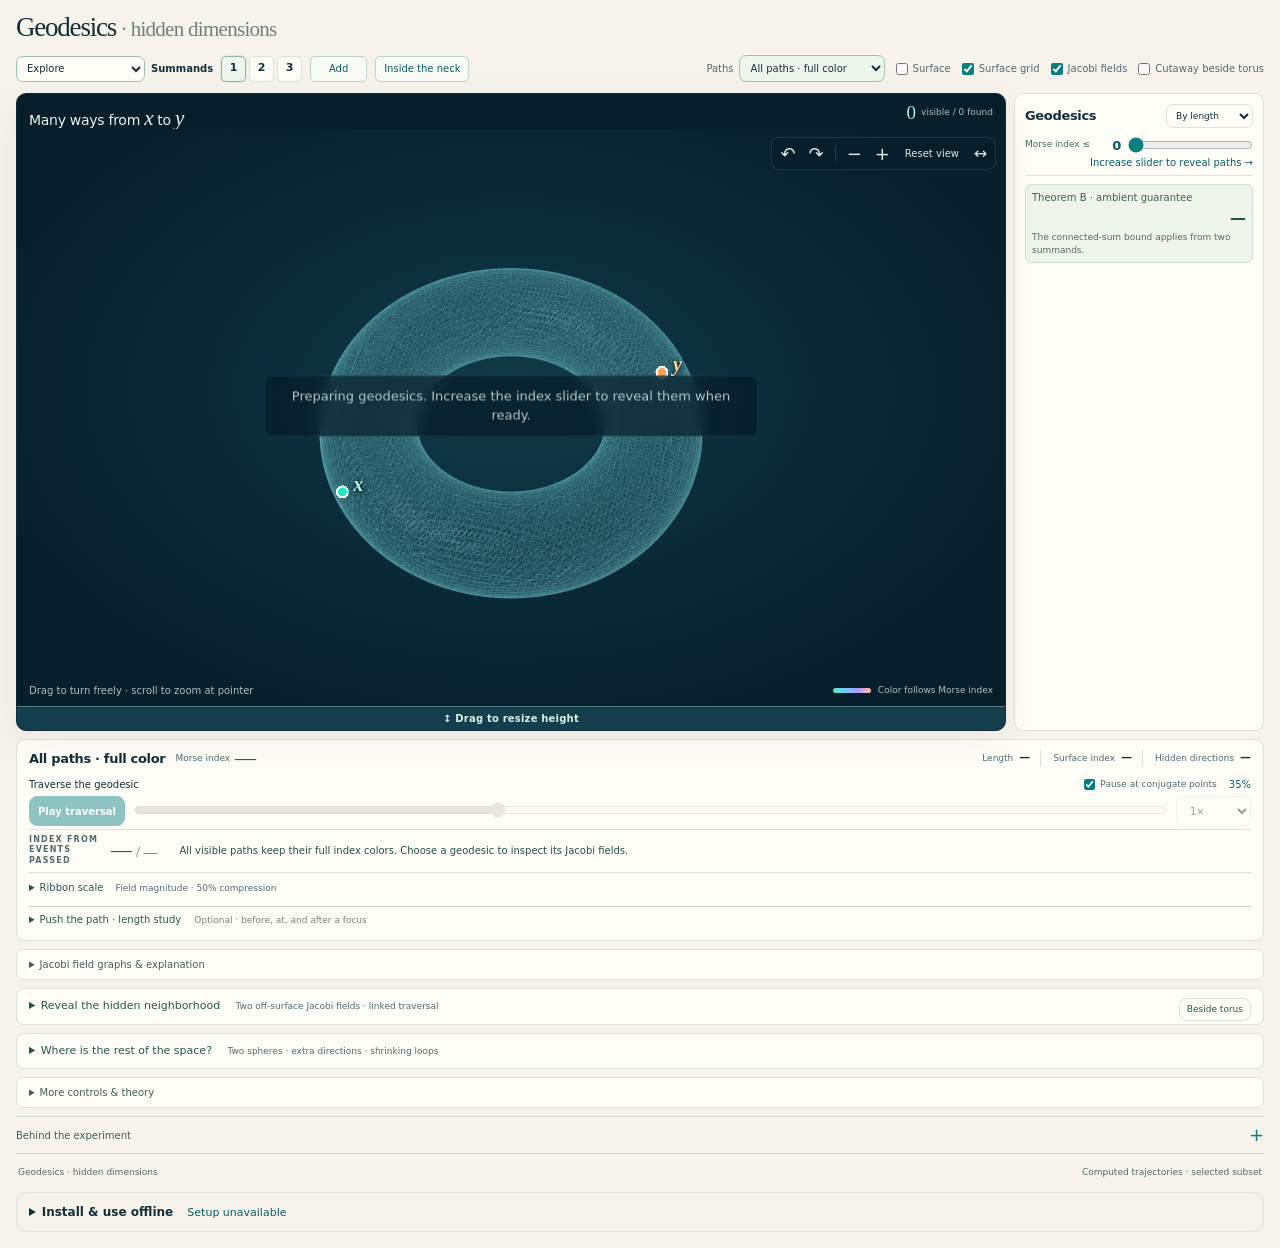
==== commit 358f14ff: "Add offline installation for geodesics lab" ====
--- a/morse-geodesics-lab/index.html
+++ b/morse-geodesics-lab/index.html
@@ -4,6 +4,12 @@
   <meta charset="utf-8">
   <meta name="viewport" content="width=device-width, initial-scale=1">
   <meta name="theme-color" content="#f6f3ec">
+  <meta name="offline-release" content="53f216d28e2e119d164a">
+  <meta name="apple-mobile-web-app-capable" content="yes">
+  <meta name="apple-mobile-web-app-title" content="Geodesics">
+  <link rel="manifest" href="./manifest.webmanifest">
+  <link rel="apple-touch-icon" sizes="180x180" href="./icons/apple-touch-icon.png">
+  <link rel="icon" type="image/png" sizes="192x192" href="./icons/icon-192.png">
   <meta name="description" content="Compute and explore fixed-endpoint geodesics on surfaces inside simply connected four-manifolds, with a Morse-index cutoff.">
   <title>Geodesics · hidden dimensions</title>
   <link rel="stylesheet" href="./styles.css?v=index-reveal-hint-1">
@@ -12,6 +18,8 @@
   <link rel="stylesheet" href="./energy-landscape.css?v=radius-axis-1">
   <link rel="stylesheet" href="./view-resize.css?v=push-framing-1">
   <link rel="stylesheet" href="./neck-explanation.css?v=neck-linked-views-2">
+  <link rel="stylesheet" href="./offline-install.css?v=offline-1">
+  <script defer src="./offline-install.js?v=offline-1"></script>
   <script defer src="./compact-collar.js?v=surface-traversal-1"></script>
   <script defer src="./surface.js?v=surface-traversal-1"></script>
   <script defer src="./solver.js?v=compact-collar-3"></script>
@@ -277,6 +285,25 @@
       </div>
     </details>
     <footer class="page-footer"><span>Geodesics · hidden dimensions</span><span>Computed trajectories · selected subset</span></footer>
+    <details id="offline-install" class="offline-install">
+      <summary>Install &amp; use offline <span data-offline="badge" role="status">Checking…</span></summary>
+      <div class="offline-install-body">
+        <p data-offline="status" role="status">Open this page online once to save it for offline use.</p>
+        <progress data-offline="progress" value="0" max="1" aria-label="Offline download progress" hidden></progress>
+        <div class="offline-install-actions">
+          <button type="button" data-offline="prepare" disabled>Save for offline use</button>
+          <button type="button" data-offline="check" disabled>Check offline copy</button>
+          <button type="button" data-offline="apply" hidden>Restart with saved update</button>
+          <button type="button" data-offline="install" hidden>Install app</button>
+        </div>
+        <ol>
+          <li>Save the app here while connected. Wait for <strong>Ready offline</strong>.</li>
+          <li>On iPad, open Safari’s <strong>Share</strong> menu and choose <strong>Add to Home Screen</strong>. Turn on <strong>Open as Web App</strong> if offered.</li>
+          <li>Open the new Home Screen app while still connected. If needed, save it there too. Confirm <strong>Ready offline</strong>, then test a fresh launch in airplane mode.</li>
+        </ol>
+        <p>The download includes all three surfaces, both endpoint presets, the presentation examples, and the numerical search. Calculations run on your device. Updates are downloaded separately; restart only when you are ready to switch versions.</p>
+      </div>
+    </details>
     <div id="live-status" class="sr-only" aria-live="polite" aria-atomic="true"></div>
     <noscript><p class="noscript-note">Enable JavaScript to run the geodesic experiment. The explanation above remains available.</p></noscript>
   </main>
--- a/morse-geodesics-lab/offline-install.css
+++ b/morse-geodesics-lab/offline-install.css
@@ -0,0 +1,13 @@
+.offline-install{margin-top:12px;border:1px solid var(--line,#cfdbd3);border-radius:10px;background:var(--paper,#fffdf6);font-size:12px;color:var(--muted,#526970)}
+.offline-install>summary{padding:10px 12px;cursor:pointer;color:var(--ink,#17343d);font-weight:600}
+.offline-install [data-offline="badge"]{margin-left:10px;font-size:11px;font-weight:400;color:var(--teal-dark,#0a797a)}
+.offline-install-body{padding:0 14px 14px;max-width:780px;line-height:1.6}
+.offline-install-body p{margin:8px 0}.offline-install-body ol{padding-left:20px;margin:10px 0}
+.offline-install-actions{display:flex;flex-wrap:wrap;gap:8px;margin:10px 0}
+.offline-install-actions button{font:inherit;border:1px solid #bfd0c8;border-radius:7px;min-height:36px;padding:6px 12px;cursor:pointer;color:#17343d;background:#fffdf6}
+.offline-install-actions button:first-child{background:#0b7e7f;color:white;border-color:#0b7e7f}
+.offline-install-actions button:disabled{opacity:.55;cursor:default}
+.offline-install progress{width:100%;height:12px;accent-color:#0b7e7f}
+.offline-install [hidden]{display:none!important}
+.offline-install[data-ready="true"] [data-offline="badge"]{font-weight:600;color:#237963}
+@media(max-width:550px){.offline-install>summary{font-size:11px}.offline-install [data-offline="badge"]{display:block;margin:3px 0 0 14px}.offline-install-body{font-size:11px}}
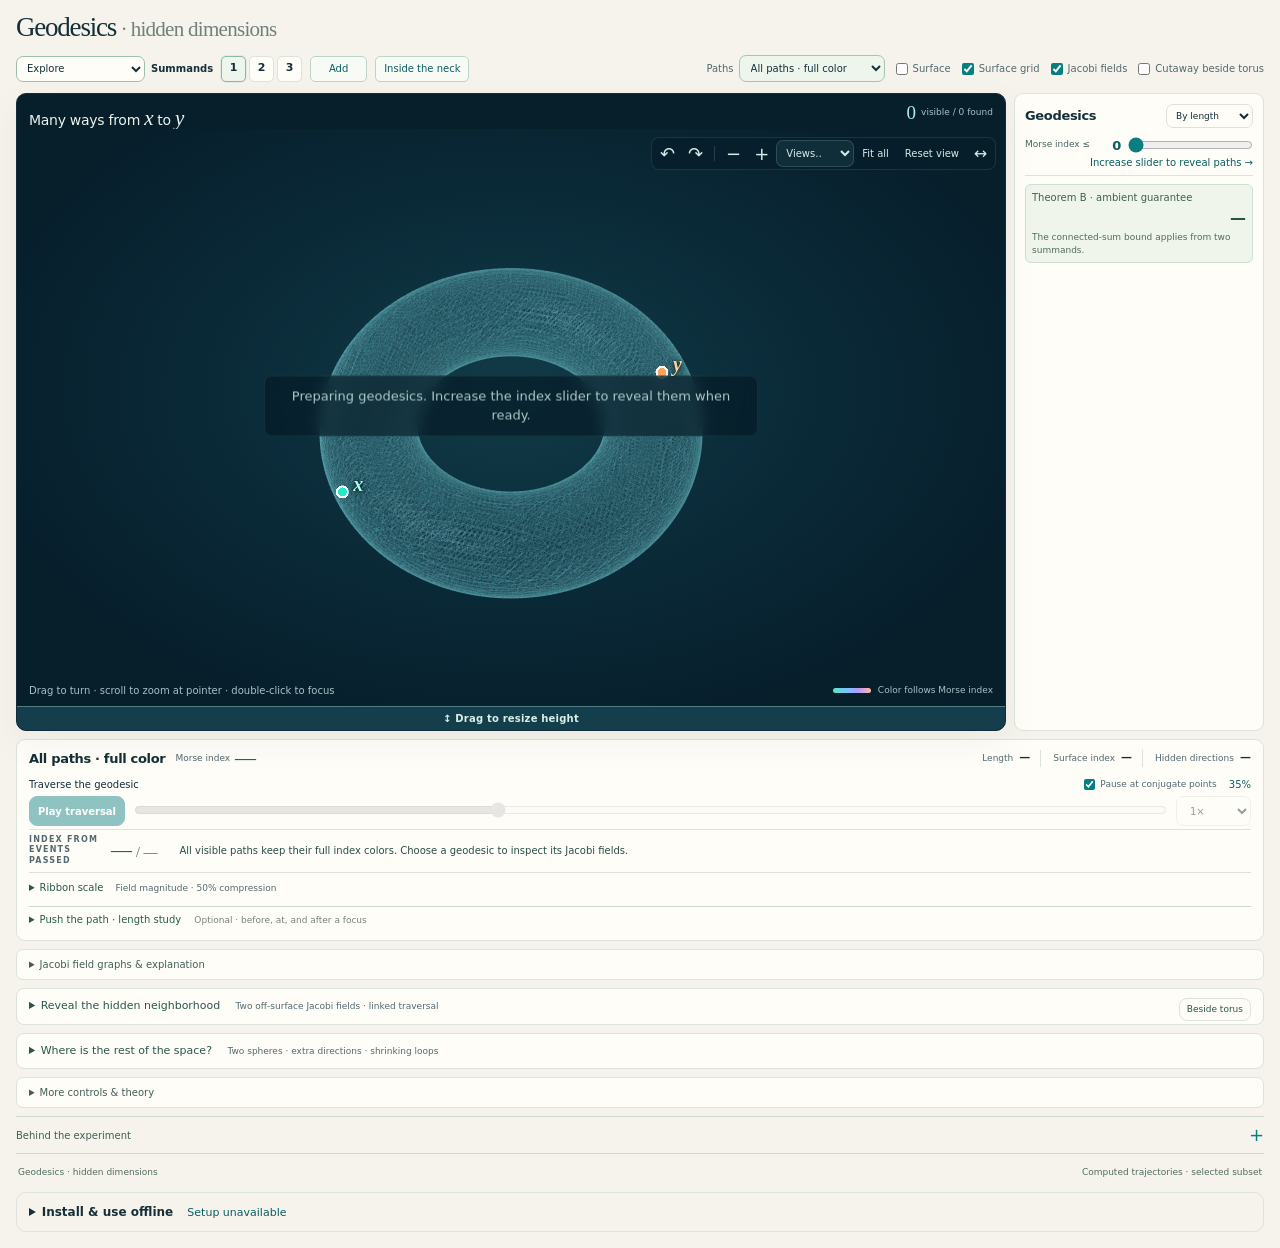
==== commit c20a0714: "Add automatic multitouch navigation to geodesic viewers" ====
--- a/morse-geodesics-lab/index.html
+++ b/morse-geodesics-lab/index.html
@@ -4,7 +4,7 @@
   <meta charset="utf-8">
   <meta name="viewport" content="width=device-width, initial-scale=1">
   <meta name="theme-color" content="#f6f3ec">
-  <meta name="offline-release" content="53f216d28e2e119d164a">
+  <meta name="offline-release" content="563fa9c09c92b963266a">
   <meta name="apple-mobile-web-app-capable" content="yes">
   <meta name="apple-mobile-web-app-title" content="Geodesics">
   <link rel="manifest" href="./manifest.webmanifest">
@@ -19,6 +19,8 @@
   <link rel="stylesheet" href="./view-resize.css?v=push-framing-1">
   <link rel="stylesheet" href="./neck-explanation.css?v=neck-linked-views-2">
   <link rel="stylesheet" href="./offline-install.css?v=offline-1">
+  <link rel="stylesheet" href="./tablet-controls.css?v=ipad-touch-1">
+  <link rel="stylesheet" href="./camera-navigation.css?v=touch-navigation-1">
   <script defer src="./offline-install.js?v=offline-1"></script>
   <script defer src="./compact-collar.js?v=surface-traversal-1"></script>
   <script defer src="./surface.js?v=surface-traversal-1"></script>
@@ -30,13 +32,15 @@
   <script defer src="./jacobi-explanation.js?v=ribbon-cutaway-layout-1"></script>
   <script defer src="./theorem.js"></script>
   <script defer src="./view-modes.js"></script>
-  <script defer src="./camera.js?v=mouse-zoom-recovery-1"></script>
+  <script defer src="./camera.js?v=touch-navigation-1"></script>
+  <script defer src="./camera-gestures.js?v=touch-navigation-1"></script>
+  <script defer src="./surface-camera-controls.js?v=touch-navigation-1"></script>
   <script defer src="./ambient-explorer.js?v=stability-pass-1"></script>
-  <script defer src="./hidden-cutaway.js?v=live-hidden-1"></script>
+  <script defer src="./hidden-cutaway.js?v=touch-navigation-1"></script>
   <script defer src="./traversal-hold.js?v=traversal-focus-fix-1"></script>
   <script defer src="./surgery.js?v=compact-collar-3"></script>
   <script defer src="./surgery-preparation.js?v=compact-collar-3"></script>
-  <script defer src="./surgery-motion.js?v=compact-collar-3"></script>
+  <script defer src="./surgery-motion.js?v=touch-navigation-1"></script>
   <script defer src="./neck-explanation-math.js?v=compact-collar-3"></script>
   <script defer src="./neck-explanation.js?v=compact-collar-3"></script>
   <script defer src="./starter-data.js?v=compact-collar-3"></script>
@@ -64,7 +68,7 @@
   <script defer src="./neck-view-resize.js?v=neck-resize-5"></script>
   <script defer src="./jacobi-graph-scale.js?v=graph-zoom-1"></script>
   <script defer src="./surface-traversal.js?v=live-hidden-1"></script>
-  <script defer src="./app.js?v=surface-deep-1"></script>
+  <script defer src="./app.js?v=touch-navigation-1"></script>
 </head>
 <body>
   <a class="skip-link" href="#experiment-controls">Skip to experiment controls</a>
@@ -131,12 +135,15 @@
             <p id="presentation-caption" class="presentation-caption" role="status" aria-live="polite" hidden></p>
             <p id="downhill-scene-note" class="downhill-scene-note" hidden></p>
             <span id="neck-main-marker" class="neck-main-marker" hidden aria-hidden="true"></span>
+            <span id="camera-focus" class="camera-focus" hidden aria-hidden="true"><span>Camera focus</span></span>
             <div class="scene-toolbar" role="group" aria-label="Camera controls">
               <button type="button" id="rotate-left" title="Rotate left" aria-label="Rotate left">↶</button>
               <button type="button" id="rotate-right" title="Rotate right" aria-label="Rotate right">↷</button>
               <span class="toolbar-divider" aria-hidden="true"></span>
               <button type="button" id="zoom-out" title="Zoom out" aria-label="Zoom out">−</button>
               <button type="button" id="zoom-in" title="Zoom in" aria-label="Zoom in">+</button>
+              <select id="camera-view" class="camera-view" aria-label="Camera view"><option value="">Views…</option><option value="top">Top</option><option value="bottom">Bottom</option></select>
+              <button type="button" id="fit-camera" class="camera-fit" title="Fit the entire surface without changing its orientation">Fit all</button>
               <button type="button" id="reset-camera" class="reset-camera">Reset view</button>
             </div>
           <span id="surgery-controls-home" hidden></span>
--- a/morse-geodesics-lab/tablet-controls.css
+++ b/morse-geodesics-lab/tablet-controls.css
@@ -0,0 +1,83 @@
+/* Touch targets for large tablets. Load after the compact desktop styles.
+   Keep the observation panes prominent; only actual controls gain hit area. */
+@media (min-width:701px) and (pointer:coarse){
+  .page-shell{padding:12px 16px 16px}
+  .experiment-bar{gap:6px 12px}
+  .topology-strip{gap:5px}
+  .topology-strip h2,.path-view-control{font-size:11px}
+  .surface-choices>button{min-width:40px;min-height:40px;padding:5px 8px;font-size:12px}
+  .add-button,#neck-explanation-toggle{min-height:40px;font-size:11px;padding:5px 8px}
+  #experience-mode,#path-view{min-height:44px;font-size:12px;padding-top:7px;padding-bottom:7px}
+  .scene-options label{min-height:40px;font-size:11px;gap:7px}
+  .scene-options input,.pause-at-field input,.neck-follow input{width:18px;height:18px}
+
+  /* Reserve room for the taller touch controls below the observation panes. */
+  .workspace{--primary-height:clamp(285px,calc(100dvh - 330px),720px)}
+  .workspace.presenting{--primary-height:clamp(260px,calc(100dvh - 375px),676px)}
+  .workspace.showcasing{--primary-height:clamp(250px,calc(100dvh - 395px),654px)}
+  .workspace.downhill-active,.workspace:is(.presenting,.showcasing).downhill-active{--primary-height:clamp(285px,calc(100dvh - 455px),600px)}
+  .workspace.downhill-active.surface-mode-study,.workspace:is(.presenting,.showcasing).downhill-active.surface-mode-study{--primary-height:clamp(260px,calc(100dvh - 520px),600px)}
+  .workspace .scene-column input[type=range]{height:44px}
+  .index-readout label,.index-reveal-hint{font-size:11px}
+  .workspace .catalog-heading-row select{min-height:40px;font-size:11px}
+  .workspace .curve-list>button{min-height:44px;font-size:12px;padding:8px}
+  .workspace .curve-list button>span:last-child{font-size:11px}
+  .workspace .study-path-picker select{min-height:44px;font-size:12px}
+  .workspace .curve-list{gap:6px}
+  .travel-label-row,.pause-at-field{font-size:12px}
+  .travel-label-row{min-height:32px}
+  .pause-at-field{min-height:32px}
+  .playback-row .play-button,.speed-label select{min-height:44px;font-size:12px}
+  .scene-toolbar button{min-width:40px;min-height:40px}
+  .scene-toolbar .view-resize-reset{width:40px;min-width:40px}
+  .scene-toolbar .reset-camera{font-size:11px}
+  .workspace summary{min-height:36px;font-size:12px;padding-top:8px;padding-bottom:8px}
+
+  .downhill-study-kind button,.downhill-toolbar button,.downhill-toolbar select,
+  .downhill-hidden-directions button,.mode-comparison-toolbar button,.mode-comparison-buttons button{min-height:44px;font-size:12px}
+  .downhill-toolbar>label,.downhill-push,.mode-comparison-patterns label{font-size:12px}
+  .downhill-toolbar select{max-width:300px}
+  .downhill-display-scale select{min-height:40px;font-size:12px}
+  .downhill-segment,.downhill-push small,.mode-comparison-explanation,.mode-comparison-segment{font-size:11px}
+  .length-fit-buttons button{min-height:36px;font-size:11px}
+  .length-scale-controls label,.length-scale-controls output,.length-axis-label{font-size:11px}
+  .ribbon-mode-control select,.ribbon-scale-actions button,.jacobi-graph-scales>button{min-height:40px;font-size:12px}
+  .ribbon-slider-control>div:first-child,.jacobi-graph-scale{font-size:12px}
+
+  .workspace.cutaway-study .hidden-neighborhood-details>summary{min-height:44px;padding-top:4px;padding-bottom:4px}
+  .workspace.cutaway-study .hidden-cutaway{top:44px}
+  #cutaway-layout-toggle{min-height:36px;font-size:11px}
+  .cutaway-controls button,.cutaway-events button{min-height:40px;font-size:11px}
+  .workspace.cutaway-study .cutaway-controls>[data-cutaway=reset]{min-height:36px;font-size:11px}
+  .workspace.cutaway-study .cutaway-gain-control{font-size:11px}
+  .workspace.cutaway-study .cutaway-readout{font-size:11px}
+
+  .view-resize-surface-pane,.view-resize-hidden-pane{--view-height-handle:32px}
+  .view-resize-width{width:20px}
+  .view-resize-width::before{left:8.5px}
+  .neck-resize-width{width:20px;min-width:20px}
+  .neck-resize-width::before{left:8.5px}
+  .neck-resize-overview,.neck-resize-scanner{height:32px;min-height:32px;flex-basis:32px;font-size:11px}
+  .neck-topline{padding-right:84px}
+  .neck-close,.neck-resize-reset{width:36px;height:36px}
+  .neck-resize-reset{right:46px}
+  .neck-link-toggle,.neck-side-controls button,.neck-math button{min-height:36px;font-size:11px}
+  .neck-scan-strip button{min-height:36px;font-size:10px}
+  .neck-scan-label,.neck-marker-key,.neck-message{font-size:11px}
+  .neck-follow{min-height:32px;gap:6px}
+  .neck-construction-controls .surgery-actions button,.surgery-actions button{min-height:40px;font-size:12px}
+  .neck-construction-controls .surgery-controls{grid-template-columns:135px minmax(0,1fr) 290px}
+  .surgery-readout,.surgery-stage{font-size:11px}
+
+  .showcase-bar button,.presentation-actions button{min-height:40px;font-size:11px}
+  .ambient-explorer button,.ambient-explorer select{min-height:40px;font-size:12px}
+  .ambient-explorer input[type=range],.advanced-controls input[type=range]{height:36px}
+  .offline-install>summary{min-height:40px;font-size:12px}
+  .offline-install-actions button{min-height:44px;font-size:12px}
+}
+
+/* In landscape the push slider must fit below both observation panes. */
+@media (min-width:701px) and (pointer:coarse) and (orientation:landscape){
+  .workspace.downhill-active,.workspace:is(.presenting,.showcasing).downhill-active{--primary-height:clamp(285px,calc(100dvh - 515px),600px)}
+  .workspace.downhill-active.surface-mode-study,.workspace:is(.presenting,.showcasing).downhill-active.surface-mode-study{--primary-height:clamp(260px,calc(100dvh - 580px),600px)}
+}
--- a/morse-geodesics-lab/camera-navigation.css
+++ b/morse-geodesics-lab/camera-navigation.css
@@ -0,0 +1,11 @@
+/* Camera gestures stay inside the view; ordinary page scrolling stays outside. */
+.scene-toolbar{max-width:calc(100% - 18px);flex-wrap:wrap;justify-content:flex-end}
+.scene-toolbar .camera-fit{font-size:10px;padding:0 7px}
+.scene-toolbar .camera-view{min-height:27px;max-width:78px;padding:3px 16px 3px 5px;font-size:10px;color:#d8eae5;background:#102e3a;border-color:#a9dbd030}
+.camera-focus{position:absolute;left:0;top:0;z-index:4;pointer-events:none;color:#f4f7f3;font:10px/1.2 var(--sans);white-space:nowrap}
+.camera-focus::before{content:"";position:absolute;left:-6px;top:-6px;width:12px;height:12px;border:1.5px solid currentColor;border-radius:50%;box-shadow:0 0 0 2px #071e2b99}
+.camera-focus>span{display:block;margin:9px 0 0 9px;padding:3px 5px;border-radius:4px;background:#071e2bcc}
+@media (pointer:coarse){
+  .scene-toolbar .camera-fit{min-height:40px;font-size:11px}
+  .scene-toolbar .camera-view{min-height:40px;font-size:11px}
+}
